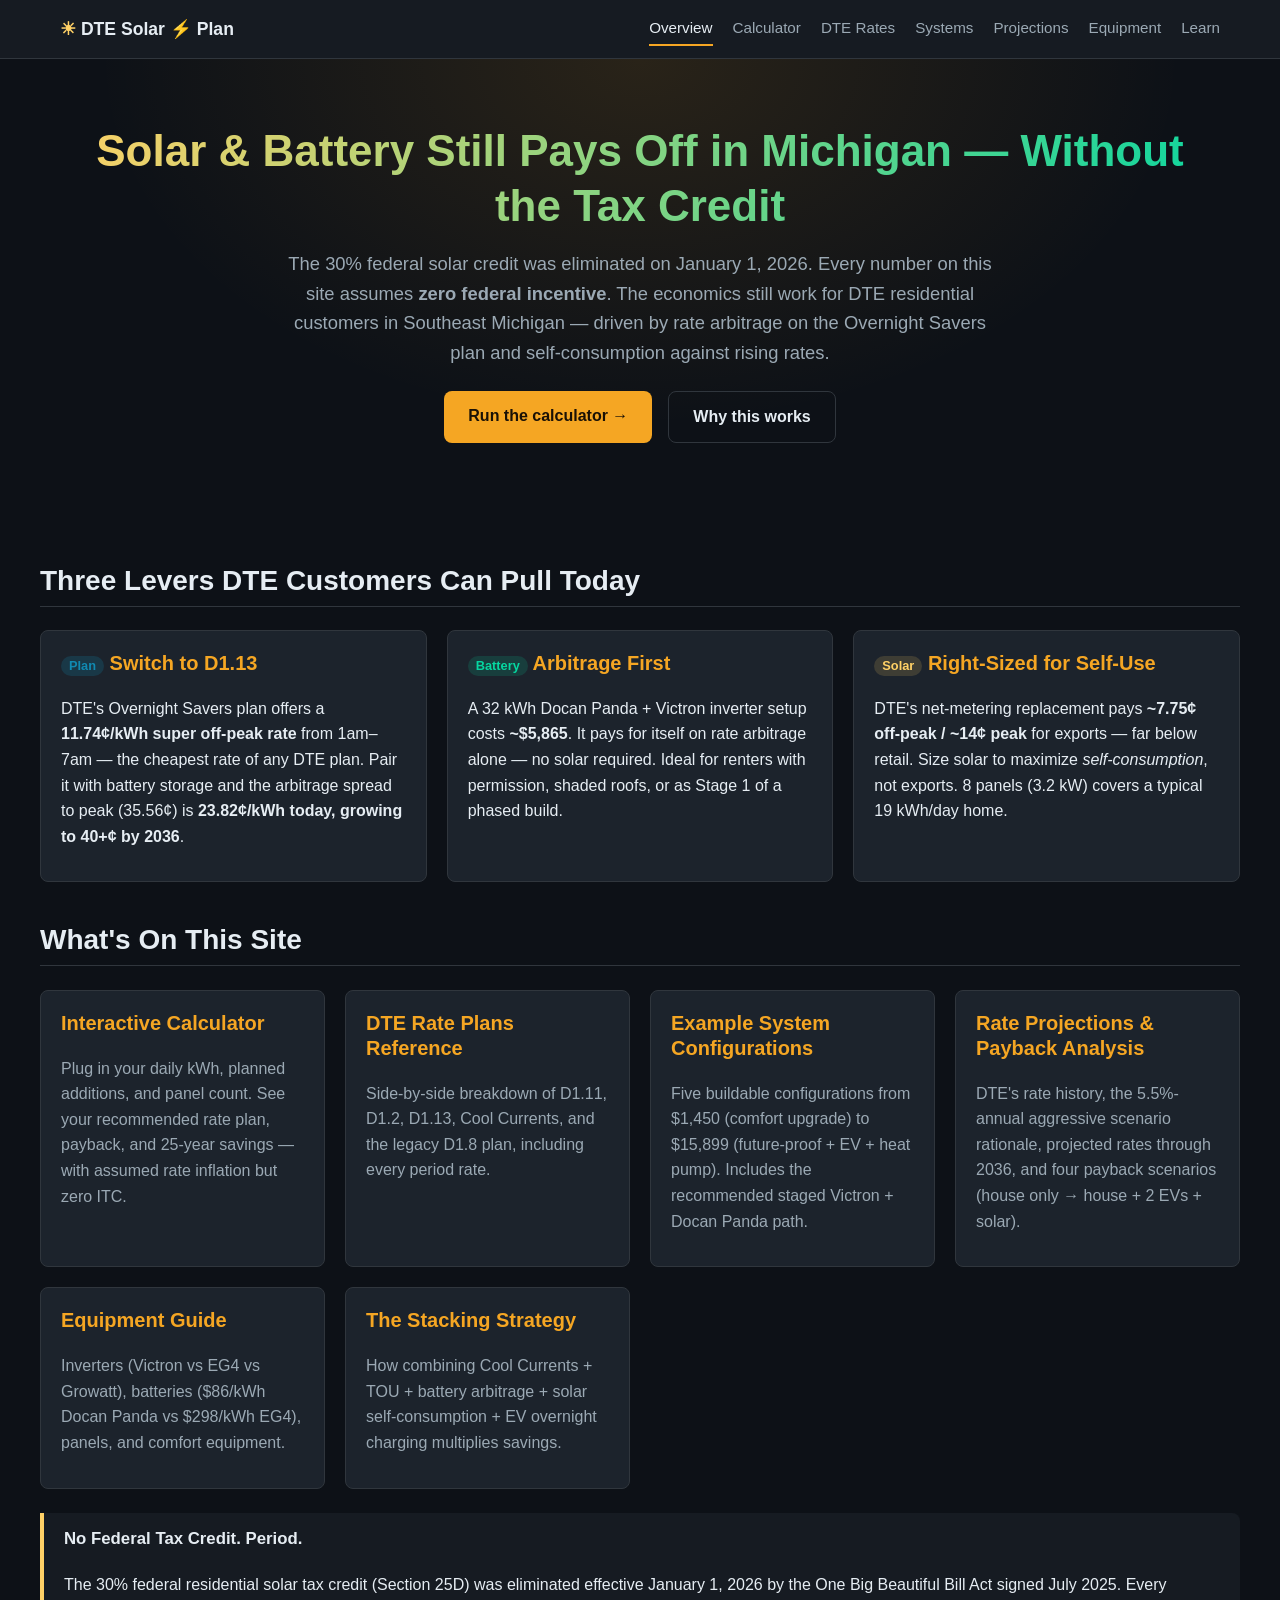
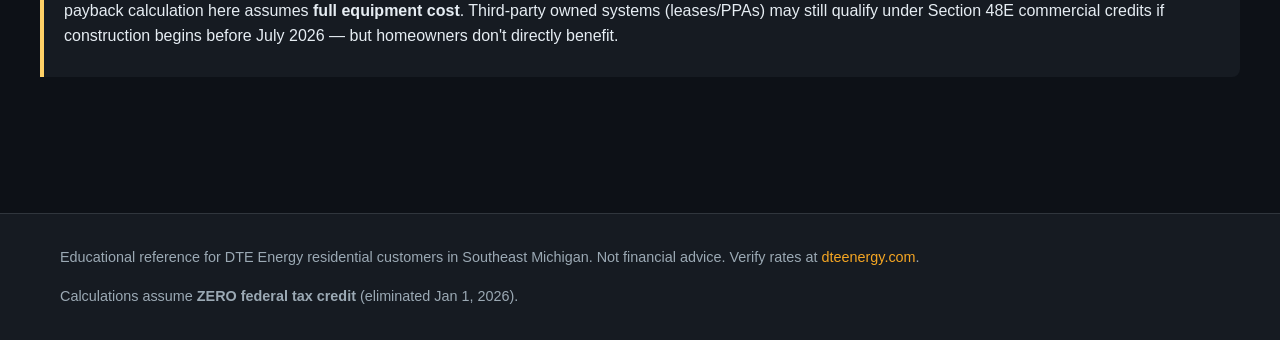
==== index.html @ 8df03620 "Initialize DTE Solar & Battery Optimization site Replaces the slide carousel placeholder with the fo" ====
<!DOCTYPE html>
<html lang="en">
<head>
<meta charset="UTF-8">
<meta name="viewport" content="width=device-width, initial-scale=1">
<title>DTE Solar & Battery Plan — Southeast Michigan</title>
<meta name="description" content="Educate DTE Energy residential customers in Southeast Michigan that solar+battery is financially feasible today — even without the federal tax credit.">
<link rel="stylesheet" href="assets/css/main.css">
</head>
<body>
<div id="site-header"></div>

<section class="hero">
  <div class="container">
    <h1>Solar &amp; Battery Still Pays Off in Michigan — Without the Tax Credit</h1>
    <p class="lede">
      The 30% federal solar credit was eliminated on January 1, 2026. Every number on this site assumes
      <strong>zero federal incentive</strong>. The economics still work for DTE residential customers
      in Southeast Michigan — driven by rate arbitrage on the Overnight Savers plan and self-consumption against rising rates.
    </p>
    <div class="hero-cta">
      <a class="btn" href="calculator.html">Run the calculator →</a>
      <a class="btn btn-secondary" href="learn/why-michigan.html">Why this works</a>
    </div>
  </div>
</section>

<main class="container page">

  <section>
    <h2>Three Levers DTE Customers Can Pull Today</h2>
    <div class="grid">
      <article class="card">
        <h3><span class="tag tag-superoff">Plan</span> Switch to D1.13</h3>
        <p>DTE's Overnight Savers plan offers a <strong>11.74¢/kWh super off-peak rate</strong> from 1am–7am — the cheapest rate of any DTE plan. Pair it with battery storage and the arbitrage spread to peak (35.56¢) is <strong>23.82¢/kWh today, growing to 40+¢ by 2036</strong>.</p>
      </article>
      <article class="card">
        <h3><span class="tag tag-battery">Battery</span> Arbitrage First</h3>
        <p>A 32 kWh Docan Panda + Victron inverter setup costs <strong>~$5,865</strong>. It pays for itself on rate arbitrage alone — no solar required. Ideal for renters with permission, shaded roofs, or as Stage 1 of a phased build.</p>
      </article>
      <article class="card">
        <h3><span class="tag tag-solar">Solar</span> Right-Sized for Self-Use</h3>
        <p>DTE's net-metering replacement pays <strong>~7.75¢ off-peak / ~14¢ peak</strong> for exports — far below retail. Size solar to maximize <em>self-consumption</em>, not exports. 8 panels (3.2 kW) covers a typical 19 kWh/day home.</p>
      </article>
    </div>
  </section>

  <section>
    <h2>What's On This Site</h2>
    <div class="grid">
      <a class="card" href="calculator.html">
        <h3>Interactive Calculator</h3>
        <p class="text-dim">Plug in your daily kWh, planned additions, and panel count. See your recommended rate plan, payback, and 25-year savings — with assumed rate inflation but zero ITC.</p>
      </a>
      <a class="card" href="rates.html">
        <h3>DTE Rate Plans Reference</h3>
        <p class="text-dim">Side-by-side breakdown of D1.11, D1.2, D1.13, Cool Currents, and the legacy D1.8 plan, including every period rate.</p>
      </a>
      <a class="card" href="configurations.html">
        <h3>Example System Configurations</h3>
        <p class="text-dim">Five buildable configurations from $1,450 (comfort upgrade) to $15,899 (future-proof + EV + heat pump). Includes the recommended staged Victron + Docan Panda path.</p>
      </a>
      <a class="card" href="projections.html">
        <h3>Rate Projections &amp; Payback Analysis</h3>
        <p class="text-dim">DTE's rate history, the 5.5%-annual aggressive scenario rationale, projected rates through 2036, and four payback scenarios (house only → house + 2 EVs + solar).</p>
      </a>
      <a class="card" href="learn/equipment.html">
        <h3>Equipment Guide</h3>
        <p class="text-dim">Inverters (Victron vs EG4 vs Growatt), batteries ($86/kWh Docan Panda vs $298/kWh EG4), panels, and comfort equipment.</p>
      </a>
      <a class="card" href="learn/stacking-strategy.html">
        <h3>The Stacking Strategy</h3>
        <p class="text-dim">How combining Cool Currents + TOU + battery arbitrage + solar self-consumption + EV overnight charging multiplies savings.</p>
      </a>
    </div>
  </section>

  <section>
    <div class="callout warning">
      <h4>No Federal Tax Credit. Period.</h4>
      <p>The 30% federal residential solar tax credit (Section 25D) was eliminated effective January 1, 2026 by the One Big Beautiful Bill Act signed July 2025. Every payback calculation here assumes <strong>full equipment cost</strong>. Third-party owned systems (leases/PPAs) may still qualify under Section 48E commercial credits if construction begins before July 2026 — but homeowners don't directly benefit.</p>
    </div>
  </section>

</main>

<div id="site-footer"></div>
<script src="assets/js/nav.js"></script>
</body>
</html>
---- assets/css/main.css ----
/* DTE Solar & Battery Optimization — Master Stylesheet */

:root {
  --color-bg: #0d1117;
  --color-bg-alt: #161b22;
  --color-surface: #1c232c;
  --color-border: #30363d;
  --color-text: #e6edf3;
  --color-text-dim: #9ba9b4;
  --color-accent: #f5a623;
  --color-accent-hover: #ffb947;
  --color-solar: #ffd166;
  --color-battery: #06d6a0;
  --color-peak: #ef476f;
  --color-offpeak: #4cc9f0;
  --color-superoff: #118ab2;
  --color-success: #06d6a0;
  --color-warning: #ffd166;
  --color-danger: #ef476f;
  --font-sans: -apple-system, BlinkMacSystemFont, "Segoe UI", Roboto, Helvetica, Arial, sans-serif;
  --font-mono: "SF Mono", Menlo, Monaco, Consolas, "Liberation Mono", monospace;
  --radius: 8px;
  --shadow: 0 4px 12px rgba(0,0,0,0.4);
  --max-width: 1200px;
}

* { box-sizing: border-box; }

html { scroll-behavior: smooth; }

body {
  margin: 0;
  font-family: var(--font-sans);
  background: var(--color-bg);
  color: var(--color-text);
  line-height: 1.6;
  -webkit-font-smoothing: antialiased;
}

a {
  color: var(--color-accent);
  text-decoration: none;
}
a:hover { color: var(--color-accent-hover); text-decoration: underline; }

h1, h2, h3, h4 { line-height: 1.25; margin-top: 0; }
h1 { font-size: 2.25rem; }
h2 { font-size: 1.75rem; margin-top: 2.5rem; border-bottom: 1px solid var(--color-border); padding-bottom: .5rem;}
h3 { font-size: 1.25rem; margin-top: 2rem; color: var(--color-accent); }
h4 { font-size: 1.05rem; margin-top: 1.5rem; }

p { margin: .75rem 0; }

code, pre { font-family: var(--font-mono); font-size: .9em; }
code { background: var(--color-bg-alt); padding: 2px 6px; border-radius: 4px; }
pre { background: var(--color-bg-alt); padding: 1rem; border-radius: var(--radius); overflow-x: auto; border: 1px solid var(--color-border); }

/* ---------- Layout ---------- */
.container {
  max-width: var(--max-width);
  margin: 0 auto;
  padding: 0 1.25rem;
}

.site-header {
  background: var(--color-bg-alt);
  border-bottom: 1px solid var(--color-border);
  position: sticky;
  top: 0;
  z-index: 50;
}
.site-header .container {
  display: flex;
  align-items: center;
  justify-content: space-between;
  padding-top: .75rem;
  padding-bottom: .75rem;
  flex-wrap: wrap;
  gap: .75rem;
}
.brand {
  font-weight: 700;
  font-size: 1.1rem;
  color: var(--color-text);
}
.brand .brand-sun { color: var(--color-solar); }
.brand .brand-bolt { color: var(--color-battery); }

.nav {
  display: flex;
  gap: 1.25rem;
  flex-wrap: wrap;
}
.nav a {
  color: var(--color-text-dim);
  font-size: .95rem;
  font-weight: 500;
  padding: .25rem 0;
  border-bottom: 2px solid transparent;
  text-decoration: none;
}
.nav a:hover { color: var(--color-text); border-bottom-color: var(--color-accent); }
.nav a.active { color: var(--color-text); border-bottom-color: var(--color-accent); }

.site-footer {
  margin-top: 4rem;
  padding: 2rem 0;
  border-top: 1px solid var(--color-border);
  background: var(--color-bg-alt);
  color: var(--color-text-dim);
  font-size: .9rem;
}
.site-footer .container { display: flex; justify-content: space-between; flex-wrap: wrap; gap: 1rem;}

.page { padding: 2rem 0 3rem; }

/* ---------- Hero ---------- */
.hero {
  padding: 4rem 0 3rem;
  background: radial-gradient(ellipse at top, rgba(245,166,35,.12), transparent 60%), var(--color-bg);
  text-align: center;
}
.hero h1 {
  font-size: 2.75rem;
  margin-bottom: 1rem;
  background: linear-gradient(120deg, var(--color-solar), var(--color-battery));
  -webkit-background-clip: text;
  background-clip: text;
  color: transparent;
}
.hero .lede {
  max-width: 720px;
  margin: 0 auto 1.5rem;
  font-size: 1.15rem;
  color: var(--color-text-dim);
}
.hero-cta { display: flex; gap: 1rem; justify-content: center; flex-wrap: wrap; }

/* ---------- Buttons ---------- */
.btn {
  display: inline-block;
  background: var(--color-accent);
  color: #1a1106;
  font-weight: 600;
  padding: .75rem 1.5rem;
  border-radius: var(--radius);
  border: none;
  cursor: pointer;
  text-decoration: none;
  font-size: 1rem;
  transition: background .15s ease, transform .1s ease;
}
.btn:hover { background: var(--color-accent-hover); text-decoration: none; color: #1a1106; }
.btn:active { transform: translateY(1px); }
.btn-secondary {
  background: transparent;
  color: var(--color-text);
  border: 1px solid var(--color-border);
}
.btn-secondary:hover { background: var(--color-bg-alt); color: var(--color-text);}

/* ---------- Cards & Grids ---------- */
.grid {
  display: grid;
  gap: 1.25rem;
  grid-template-columns: repeat(auto-fit, minmax(260px, 1fr));
}
.card {
  background: var(--color-surface);
  border: 1px solid var(--color-border);
  border-radius: var(--radius);
  padding: 1.25rem;
}
.card h3 { margin-top: 0; }

.callout {
  background: var(--color-bg-alt);
  border-left: 4px solid var(--color-accent);
  padding: 1rem 1.25rem;
  margin: 1.5rem 0;
  border-radius: 0 var(--radius) var(--radius) 0;
}
.callout.warning { border-left-color: var(--color-warning); }
.callout.danger { border-left-color: var(--color-danger); }
.callout.success { border-left-color: var(--color-success); }
.callout h4 { margin-top: 0; }

/* ---------- Tables ---------- */
.table-wrap { overflow-x: auto; margin: 1rem 0; }
table {
  width: 100%;
  border-collapse: collapse;
  font-size: .95rem;
}
th, td {
  text-align: left;
  padding: .65rem .85rem;
  border-bottom: 1px solid var(--color-border);
  vertical-align: top;
}
th {
  background: var(--color-bg-alt);
  font-weight: 600;
  color: var(--color-text);
  position: sticky;
  top: 0;
}
tbody tr:hover { background: rgba(255,255,255,.02); }
td.num, th.num { text-align: right; font-variant-numeric: tabular-nums; font-family: var(--font-mono); }

/* Rate-period color tags */
.tag {
  display: inline-block;
  padding: 2px 8px;
  border-radius: 999px;
  font-size: .8rem;
  font-weight: 600;
}
.tag-peak { background: rgba(239,71,111,.2); color: var(--color-peak); }
.tag-offpeak { background: rgba(76,201,240,.15); color: var(--color-offpeak); }
.tag-superoff { background: rgba(17,138,178,.2); color: var(--color-superoff); }
.tag-solar { background: rgba(255,209,102,.15); color: var(--color-solar); }
.tag-battery { background: rgba(6,214,160,.15); color: var(--color-battery); }

/* ---------- Calculator ---------- */
.calc-layout {
  display: grid;
  grid-template-columns: minmax(280px, 360px) 1fr;
  gap: 2rem;
  align-items: start;
}
@media (max-width: 860px) {
  .calc-layout { grid-template-columns: 1fr; }
}
.calc-form {
  background: var(--color-surface);
  border: 1px solid var(--color-border);
  border-radius: var(--radius);
  padding: 1.5rem;
  position: sticky;
  top: 4.5rem;
}
.calc-form .field { margin-bottom: 1.25rem; }
.calc-form label {
  display: block;
  font-weight: 600;
  margin-bottom: .35rem;
  font-size: .95rem;
}
.calc-form .help {
  display: block;
  font-size: .8rem;
  color: var(--color-text-dim);
  margin-bottom: .35rem;
}
.calc-form input[type="number"],
.calc-form select {
  width: 100%;
  background: var(--color-bg);
  border: 1px solid var(--color-border);
  color: var(--color-text);
  padding: .55rem .65rem;
  border-radius: var(--radius);
  font-size: 1rem;
  font-family: inherit;
}
.calc-form input[type="range"] { width: 100%; }
.calc-form input[type="checkbox"] { margin-right: .5rem; transform: scale(1.15); }
.calc-form .check-list label { font-weight: 500; cursor: pointer; }
.calc-form .check-list label + label { margin-top: .35rem; }
.range-row {
  display: flex;
  align-items: center;
  gap: .75rem;
}
.range-row .range-value {
  min-width: 3.5rem;
  text-align: right;
  font-family: var(--font-mono);
  color: var(--color-accent);
  font-weight: 600;
}

.calc-result {
  display: grid;
  gap: 1.25rem;
}
.metric-grid {
  display: grid;
  grid-template-columns: repeat(auto-fit, minmax(180px, 1fr));
  gap: 1rem;
}
.metric {
  background: var(--color-surface);
  border: 1px solid var(--color-border);
  border-radius: var(--radius);
  padding: 1rem;
}
.metric .metric-label {
  font-size: .8rem;
  text-transform: uppercase;
  letter-spacing: .04em;
  color: var(--color-text-dim);
}
.metric .metric-value {
  font-size: 1.6rem;
  font-weight: 700;
  font-family: var(--font-mono);
  color: var(--color-accent);
  margin-top: .25rem;
}
.metric .metric-sub {
  font-size: .85rem;
  color: var(--color-text-dim);
  margin-top: .25rem;
}
.metric.good .metric-value { color: var(--color-success); }
.metric.warn .metric-value { color: var(--color-warning); }

.chart-card {
  background: var(--color-surface);
  border: 1px solid var(--color-border);
  border-radius: var(--radius);
  padding: 1.25rem;
}
.chart-card h3 { margin-top: 0; color: var(--color-text); font-size: 1.1rem;}
.chart-wrap { position: relative; height: 320px; }

/* ---------- Lists ---------- */
ul.checks { list-style: none; padding-left: 0; }
ul.checks li {
  padding-left: 1.75rem;
  position: relative;
  margin-bottom: .5rem;
}
ul.checks li::before {
  content: "✓";
  color: var(--color-success);
  position: absolute;
  left: 0;
  font-weight: 700;
}

/* ---------- Utility ---------- */
.text-dim { color: var(--color-text-dim); }
.text-accent { color: var(--color-accent); }
.text-success { color: var(--color-success); }
.text-warning { color: var(--color-warning); }
.text-danger { color: var(--color-danger); }
.text-center { text-align: center; }
.mt-0 { margin-top: 0; }
.mt-1 { margin-top: .5rem; }
.mt-2 { margin-top: 1rem; }
.mt-3 { margin-top: 1.5rem; }
.mt-4 { margin-top: 2rem; }
.mb-0 { margin-bottom: 0; }
.no-wrap { white-space: nowrap; }
.small { font-size: .85rem; }
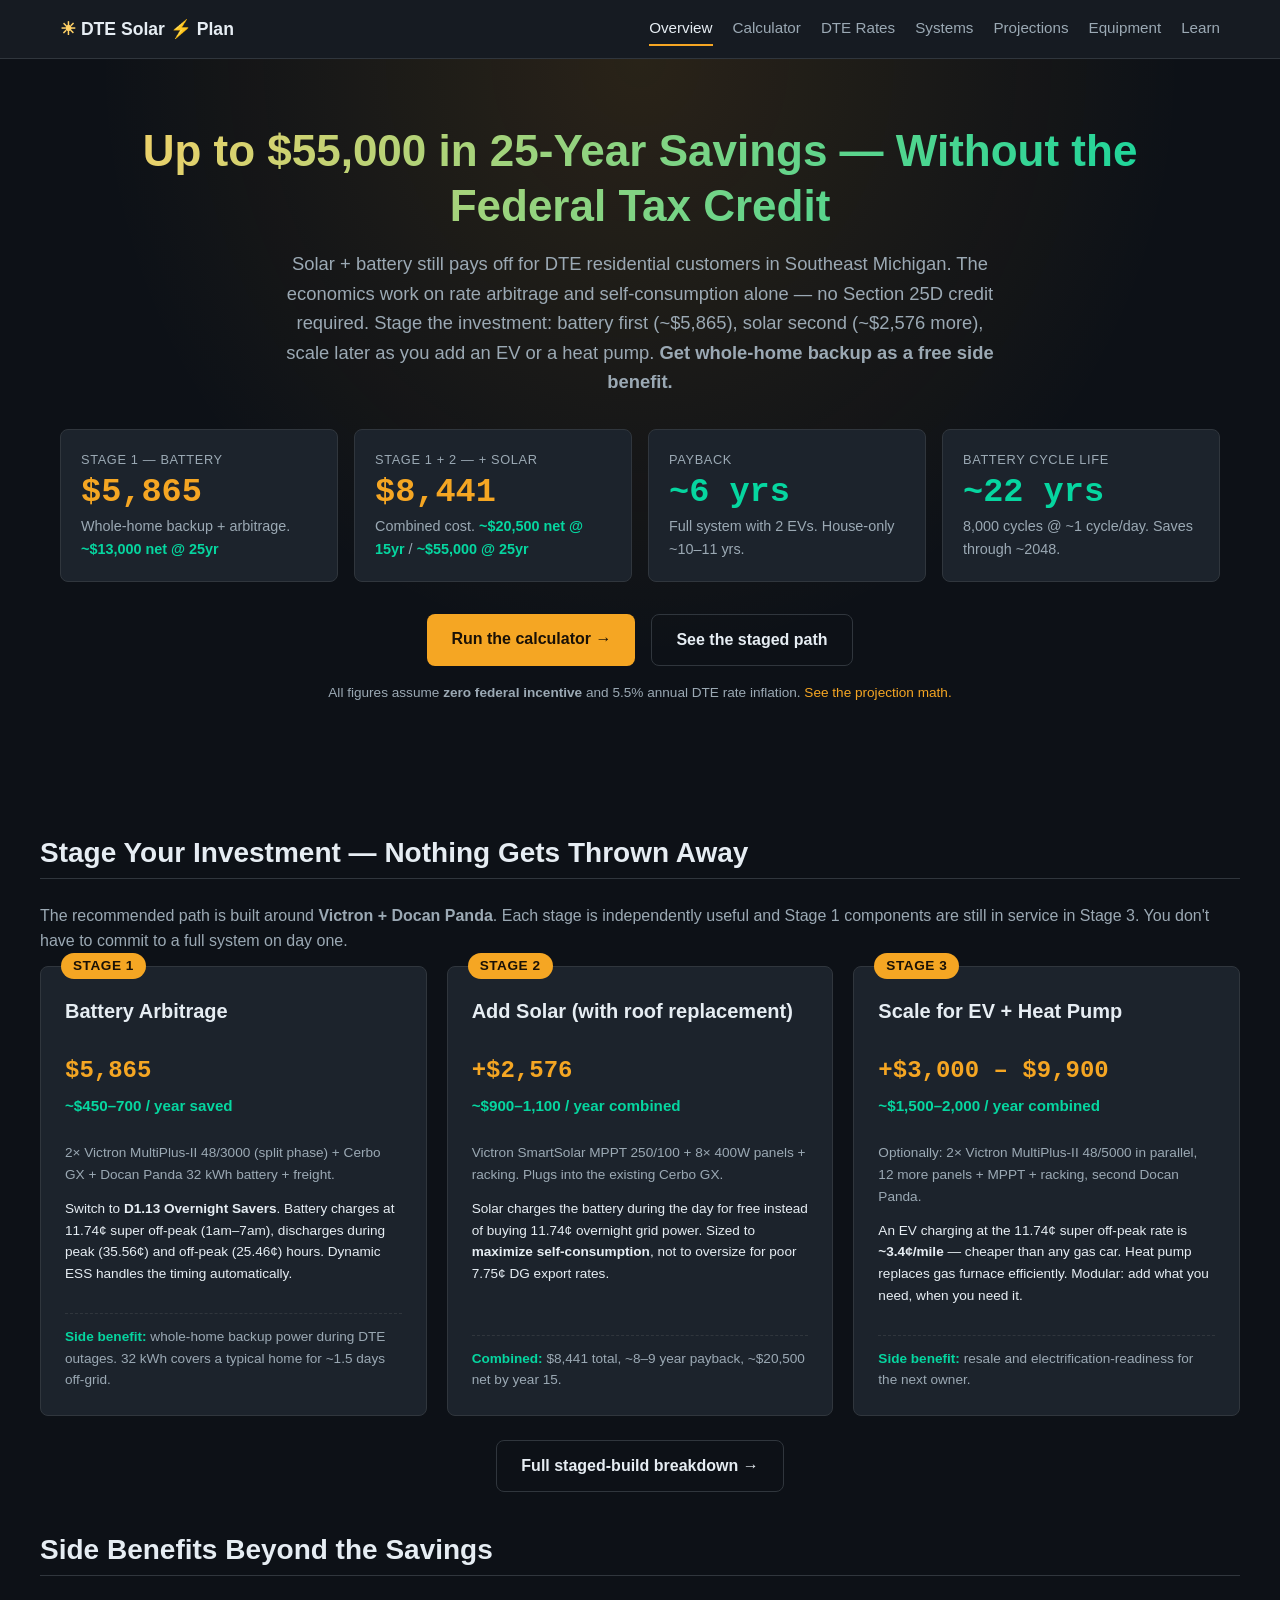
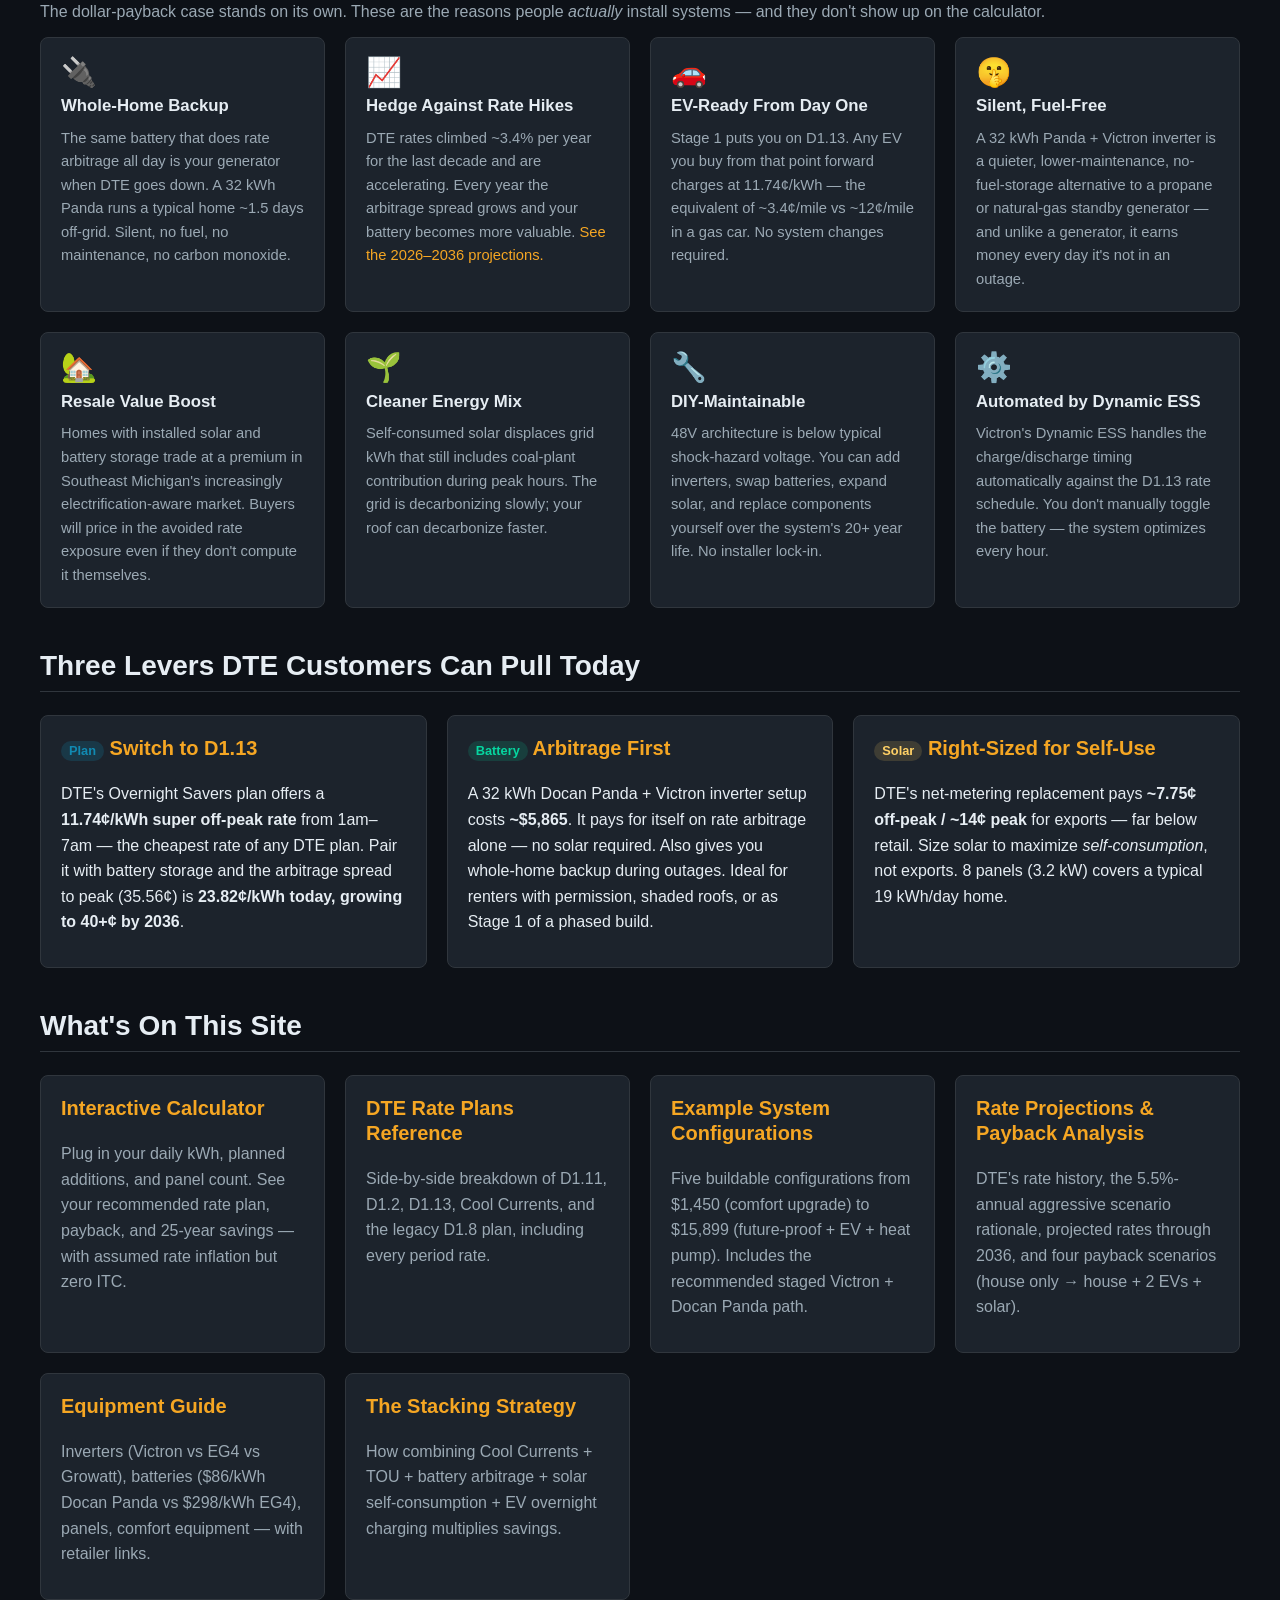
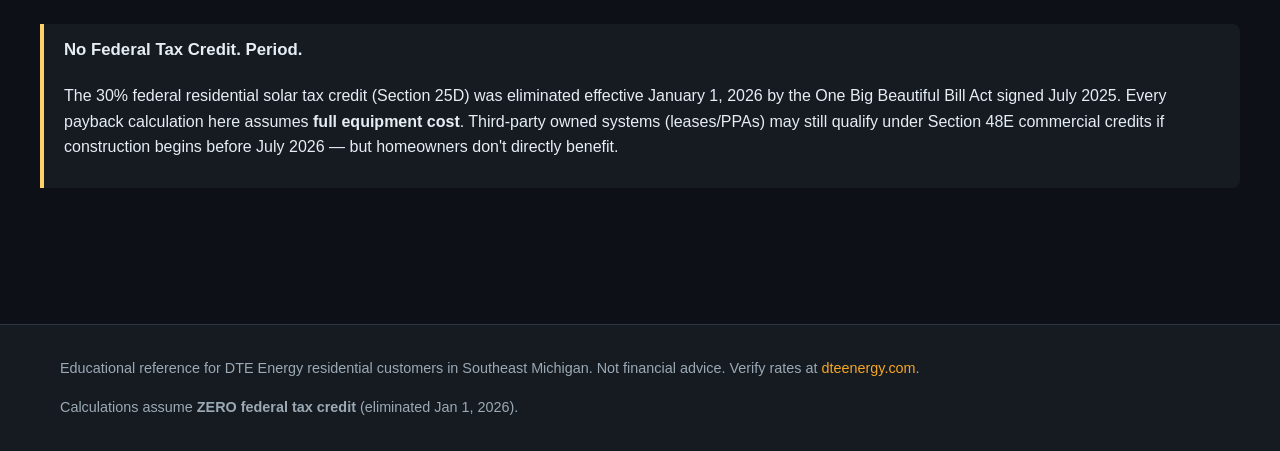
==== commit c5200ac5: "Lead landing page with lifetime savings, staged path, and side benefits Rewrites the landing page to" ====
--- a/index.html
+++ b/index.html
@@ -3,29 +3,294 @@
 <head>
 <meta charset="UTF-8">
 <meta name="viewport" content="width=device-width, initial-scale=1">
-<title>DTE Solar & Battery Plan — Southeast Michigan</title>
-<meta name="description" content="Educate DTE Energy residential customers in Southeast Michigan that solar+battery is financially feasible today — even without the federal tax credit.">
+<title>DTE Solar & Battery Plan — Up to $55,000 in 25-Year Savings, Built in Stages</title>
+<meta name="description" content="Solar and battery still pay off in Southeast Michigan without the federal tax credit. Stage the investment: battery arbitrage first, solar second, scale for EV and heat pump as life requires. Plus whole-home backup and a hedge against DTE rate hikes.">
 <link rel="stylesheet" href="assets/css/main.css">
+<style>
+  /* Hero number strip — unique to the landing page */
+  .lifetime-strip {
+    display: grid;
+    grid-template-columns: repeat(auto-fit, minmax(220px, 1fr));
+    gap: 1rem;
+    margin-top: 2rem;
+  }
+  .lifetime-tile {
+    background: var(--color-surface);
+    border: 1px solid var(--color-border);
+    border-radius: var(--radius);
+    padding: 1.25rem;
+    text-align: left;
+  }
+  .lifetime-tile .tile-label {
+    font-size: .8rem;
+    text-transform: uppercase;
+    letter-spacing: .05em;
+    color: var(--color-text-dim);
+  }
+  .lifetime-tile .tile-big {
+    font-family: var(--font-mono);
+    font-size: 2.1rem;
+    font-weight: 700;
+    color: var(--color-success);
+    line-height: 1.1;
+    margin-top: .25rem;
+  }
+  .lifetime-tile .tile-sub {
+    font-size: .9rem;
+    color: var(--color-text-dim);
+    margin-top: .25rem;
+  }
+  .lifetime-tile.cost .tile-big { color: var(--color-accent); }
+
+  /* Stage ladder */
+  .stage-ladder {
+    display: grid;
+    grid-template-columns: repeat(3, 1fr);
+    gap: 1.25rem;
+  }
+  @media (max-width: 860px) {
+    .stage-ladder { grid-template-columns: 1fr; }
+  }
+  .stage-card {
+    background: var(--color-surface);
+    border: 1px solid var(--color-border);
+    border-radius: var(--radius);
+    padding: 1.5rem;
+    position: relative;
+    display: flex;
+    flex-direction: column;
+  }
+  .stage-card .stage-num {
+    position: absolute;
+    top: -14px;
+    left: 1.25rem;
+    background: var(--color-accent);
+    color: #1a1106;
+    padding: 2px 12px;
+    border-radius: 999px;
+    font-weight: 700;
+    font-size: .85rem;
+    letter-spacing: .04em;
+  }
+  .stage-card h3 { margin-top: .5rem; color: var(--color-text); }
+  .stage-card .stage-cost {
+    font-family: var(--font-mono);
+    font-size: 1.5rem;
+    font-weight: 700;
+    color: var(--color-accent);
+    margin: .5rem 0 .25rem;
+  }
+  .stage-card .stage-savings {
+    font-size: .95rem;
+    color: var(--color-success);
+    font-weight: 600;
+    margin-bottom: .75rem;
+  }
+  .stage-card .stage-body { flex: 1; }
+  .stage-card .stage-bonus {
+    margin-top: 1rem;
+    padding-top: .75rem;
+    border-top: 1px dashed var(--color-border);
+    font-size: .85rem;
+    color: var(--color-text-dim);
+  }
+  .stage-card .stage-bonus strong { color: var(--color-battery); }
+
+  /* Benefit grid */
+  .benefit-grid {
+    display: grid;
+    grid-template-columns: repeat(auto-fit, minmax(240px, 1fr));
+    gap: 1.25rem;
+  }
+  .benefit-card {
+    background: var(--color-surface);
+    border: 1px solid var(--color-border);
+    border-radius: var(--radius);
+    padding: 1.25rem;
+    display: flex;
+    flex-direction: column;
+    gap: .35rem;
+  }
+  .benefit-card .b-icon {
+    font-size: 1.8rem;
+    line-height: 1;
+  }
+  .benefit-card h4 {
+    margin: .25rem 0;
+    color: var(--color-text);
+    font-size: 1.05rem;
+  }
+  .benefit-card p {
+    color: var(--color-text-dim);
+    font-size: .92rem;
+    margin: 0;
+  }
+</style>
 </head>
 <body>
 <div id="site-header"></div>
 
 <section class="hero">
   <div class="container">
-    <h1>Solar &amp; Battery Still Pays Off in Michigan — Without the Tax Credit</h1>
+    <h1>Up to $55,000 in 25-Year Savings — Without the Federal Tax Credit</h1>
     <p class="lede">
-      The 30% federal solar credit was eliminated on January 1, 2026. Every number on this site assumes
-      <strong>zero federal incentive</strong>. The economics still work for DTE residential customers
-      in Southeast Michigan — driven by rate arbitrage on the Overnight Savers plan and self-consumption against rising rates.
-    </p>
-    <div class="hero-cta">
+      Solar + battery still pays off for DTE residential customers in Southeast Michigan. The economics
+      work on rate arbitrage and self-consumption alone — no Section 25D credit required. Stage the
+      investment: battery first (~$5,865), solar second (~$2,576 more), scale later as you add an EV or
+      a heat pump. <strong>Get whole-home backup as a free side benefit.</strong>
+    </p>
+
+    <div class="lifetime-strip">
+      <div class="lifetime-tile cost">
+        <div class="tile-label">Stage 1 — Battery</div>
+        <div class="tile-big">$5,865</div>
+        <div class="tile-sub">Whole-home backup + arbitrage. <strong class="text-success">~$13,000 net @ 25yr</strong></div>
+      </div>
+      <div class="lifetime-tile cost">
+        <div class="tile-label">Stage 1 + 2 — + Solar</div>
+        <div class="tile-big">$8,441</div>
+        <div class="tile-sub">Combined cost. <strong class="text-success">~$20,500 net @ 15yr</strong> / <strong class="text-success">~$55,000 @ 25yr</strong></div>
+      </div>
+      <div class="lifetime-tile">
+        <div class="tile-label">Payback</div>
+        <div class="tile-big">~6 yrs</div>
+        <div class="tile-sub">Full system with 2 EVs. House-only ~10–11 yrs.</div>
+      </div>
+      <div class="lifetime-tile">
+        <div class="tile-label">Battery cycle life</div>
+        <div class="tile-big">~22 yrs</div>
+        <div class="tile-sub">8,000 cycles @ ~1 cycle/day. Saves through ~2048.</div>
+      </div>
+    </div>
+
+    <div class="hero-cta" style="margin-top: 2rem;">
       <a class="btn" href="calculator.html">Run the calculator →</a>
-      <a class="btn btn-secondary" href="learn/why-michigan.html">Why this works</a>
-    </div>
+      <a class="btn btn-secondary" href="#stages">See the staged path</a>
+    </div>
+    <p class="small text-dim" style="margin-top: 1rem;">
+      All figures assume <strong>zero federal incentive</strong> and 5.5% annual DTE rate inflation.
+      <a href="projections.html">See the projection math.</a>
+    </p>
   </div>
 </section>
 
 <main class="container page">
+
+  <section id="stages">
+    <h2>Stage Your Investment — Nothing Gets Thrown Away</h2>
+    <p class="text-dim">
+      The recommended path is built around <strong>Victron + Docan Panda</strong>. Each stage is
+      independently useful and Stage 1 components are still in service in Stage 3. You don't have to
+      commit to a full system on day one.
+    </p>
+
+    <div class="stage-ladder">
+      <article class="stage-card">
+        <span class="stage-num">STAGE 1</span>
+        <h3>Battery Arbitrage</h3>
+        <div class="stage-cost">$5,865</div>
+        <div class="stage-savings">~$450–700 / year saved</div>
+        <div class="stage-body">
+          <p class="small text-dim">2× Victron MultiPlus-II 48/3000 (split phase) + Cerbo GX + Docan Panda 32 kWh battery + freight.</p>
+          <p class="small">Switch to <strong>D1.13 Overnight Savers</strong>. Battery charges at 11.74¢ super off-peak (1am–7am), discharges during peak (35.56¢) and off-peak (25.46¢) hours. Dynamic ESS handles the timing automatically.</p>
+        </div>
+        <div class="stage-bonus">
+          <strong>Side benefit:</strong> whole-home backup power during DTE outages.
+          32 kWh covers a typical home for ~1.5 days off-grid.
+        </div>
+      </article>
+
+      <article class="stage-card">
+        <span class="stage-num">STAGE 2</span>
+        <h3>Add Solar (with roof replacement)</h3>
+        <div class="stage-cost">+$2,576</div>
+        <div class="stage-savings">~$900–1,100 / year combined</div>
+        <div class="stage-body">
+          <p class="small text-dim">Victron SmartSolar MPPT 250/100 + 8× 400W panels + racking. Plugs into the existing Cerbo GX.</p>
+          <p class="small">Solar charges the battery during the day for free instead of buying 11.74¢ overnight grid power. Sized to <strong>maximize self-consumption</strong>, not to oversize for poor 7.75¢ DG export rates.</p>
+        </div>
+        <div class="stage-bonus">
+          <strong>Combined:</strong> $8,441 total, ~8–9 year payback, ~$20,500 net by year 15.
+        </div>
+      </article>
+
+      <article class="stage-card">
+        <span class="stage-num">STAGE 3</span>
+        <h3>Scale for EV + Heat Pump</h3>
+        <div class="stage-cost">+$3,000 – $9,900</div>
+        <div class="stage-savings">~$1,500–2,000 / year combined</div>
+        <div class="stage-body">
+          <p class="small text-dim">Optionally: 2× Victron MultiPlus-II 48/5000 in parallel, 12 more panels + MPPT + racking, second Docan Panda.</p>
+          <p class="small">An EV charging at the 11.74¢ super off-peak rate is <strong>~3.4¢/mile</strong> — cheaper than any gas car. Heat pump replaces gas furnace efficiently. Modular: add what you need, when you need it.</p>
+        </div>
+        <div class="stage-bonus">
+          <strong>Side benefit:</strong> resale and electrification-readiness for the next owner.
+        </div>
+      </article>
+    </div>
+
+    <p class="text-center mt-3">
+      <a class="btn btn-secondary" href="configurations.html#config-e">Full staged-build breakdown →</a>
+    </p>
+  </section>
+
+  <section>
+    <h2>Side Benefits Beyond the Savings</h2>
+    <p class="text-dim">
+      The dollar-payback case stands on its own. These are the reasons people <em>actually</em> install systems —
+      and they don't show up on the calculator.
+    </p>
+
+    <div class="benefit-grid">
+      <article class="benefit-card">
+        <div class="b-icon">🔌</div>
+        <h4>Whole-Home Backup</h4>
+        <p>The same battery that does rate arbitrage all day is your generator when DTE goes down. A 32 kWh Panda runs a typical home ~1.5 days off-grid. Silent, no fuel, no maintenance, no carbon monoxide.</p>
+      </article>
+
+      <article class="benefit-card">
+        <div class="b-icon">📈</div>
+        <h4>Hedge Against Rate Hikes</h4>
+        <p>DTE rates climbed ~3.4% per year for the last decade and are accelerating. Every year the arbitrage spread grows and your battery becomes more valuable. <a href="projections.html">See the 2026–2036 projections.</a></p>
+      </article>
+
+      <article class="benefit-card">
+        <div class="b-icon">🚗</div>
+        <h4>EV-Ready From Day One</h4>
+        <p>Stage 1 puts you on D1.13. Any EV you buy from that point forward charges at 11.74¢/kWh — the equivalent of ~3.4¢/mile vs ~12¢/mile in a gas car. No system changes required.</p>
+      </article>
+
+      <article class="benefit-card">
+        <div class="b-icon">🤫</div>
+        <h4>Silent, Fuel-Free</h4>
+        <p>A 32 kWh Panda + Victron inverter is a quieter, lower-maintenance, no-fuel-storage alternative to a propane or natural-gas standby generator — and unlike a generator, it earns money every day it's not in an outage.</p>
+      </article>
+
+      <article class="benefit-card">
+        <div class="b-icon">🏡</div>
+        <h4>Resale Value Boost</h4>
+        <p>Homes with installed solar and battery storage trade at a premium in Southeast Michigan's increasingly electrification-aware market. Buyers will price in the avoided rate exposure even if they don't compute it themselves.</p>
+      </article>
+
+      <article class="benefit-card">
+        <div class="b-icon">🌱</div>
+        <h4>Cleaner Energy Mix</h4>
+        <p>Self-consumed solar displaces grid kWh that still includes coal-plant contribution during peak hours. The grid is decarbonizing slowly; your roof can decarbonize faster.</p>
+      </article>
+
+      <article class="benefit-card">
+        <div class="b-icon">🔧</div>
+        <h4>DIY-Maintainable</h4>
+        <p>48V architecture is below typical shock-hazard voltage. You can add inverters, swap batteries, expand solar, and replace components yourself over the system's 20+ year life. No installer lock-in.</p>
+      </article>
+
+      <article class="benefit-card">
+        <div class="b-icon">⚙️</div>
+        <h4>Automated by Dynamic ESS</h4>
+        <p>Victron's Dynamic ESS handles the charge/discharge timing automatically against the D1.13 rate schedule. You don't manually toggle the battery — the system optimizes every hour.</p>
+      </article>
+    </div>
+  </section>
 
   <section>
     <h2>Three Levers DTE Customers Can Pull Today</h2>
@@ -36,7 +301,7 @@
       </article>
       <article class="card">
         <h3><span class="tag tag-battery">Battery</span> Arbitrage First</h3>
-        <p>A 32 kWh Docan Panda + Victron inverter setup costs <strong>~$5,865</strong>. It pays for itself on rate arbitrage alone — no solar required. Ideal for renters with permission, shaded roofs, or as Stage 1 of a phased build.</p>
+        <p>A 32 kWh Docan Panda + Victron inverter setup costs <strong>~$5,865</strong>. It pays for itself on rate arbitrage alone — no solar required. Also gives you whole-home backup during outages. Ideal for renters with permission, shaded roofs, or as Stage 1 of a phased build.</p>
       </article>
       <article class="card">
         <h3><span class="tag tag-solar">Solar</span> Right-Sized for Self-Use</h3>
@@ -66,7 +331,7 @@
       </a>
       <a class="card" href="learn/equipment.html">
         <h3>Equipment Guide</h3>
-        <p class="text-dim">Inverters (Victron vs EG4 vs Growatt), batteries ($86/kWh Docan Panda vs $298/kWh EG4), panels, and comfort equipment.</p>
+        <p class="text-dim">Inverters (Victron vs EG4 vs Growatt), batteries ($86/kWh Docan Panda vs $298/kWh EG4), panels, comfort equipment — with retailer links.</p>
       </a>
       <a class="card" href="learn/stacking-strategy.html">
         <h3>The Stacking Strategy</h3>
--- a/assets/css/main.css
+++ b/assets/css/main.css
@@ -208,6 +208,26 @@
 tbody tr:hover { background: rgba(255,255,255,.02); }
 td.num, th.num { text-align: right; font-variant-numeric: tabular-nums; font-family: var(--font-mono); }
 
+/* Buy / retailer link badge */
+.buy-link {
+  display: inline-block;
+  margin-left: .5rem;
+  padding: 1px 7px;
+  background: rgba(245,166,35,.12);
+  color: var(--color-accent);
+  border: 1px solid rgba(245,166,35,.35);
+  border-radius: 999px;
+  font-size: .75rem;
+  font-weight: 600;
+  text-decoration: none;
+  white-space: nowrap;
+}
+.buy-link:hover {
+  background: rgba(245,166,35,.22);
+  color: var(--color-accent-hover);
+  text-decoration: none;
+}
+
 /* Rate-period color tags */
 .tag {
   display: inline-block;
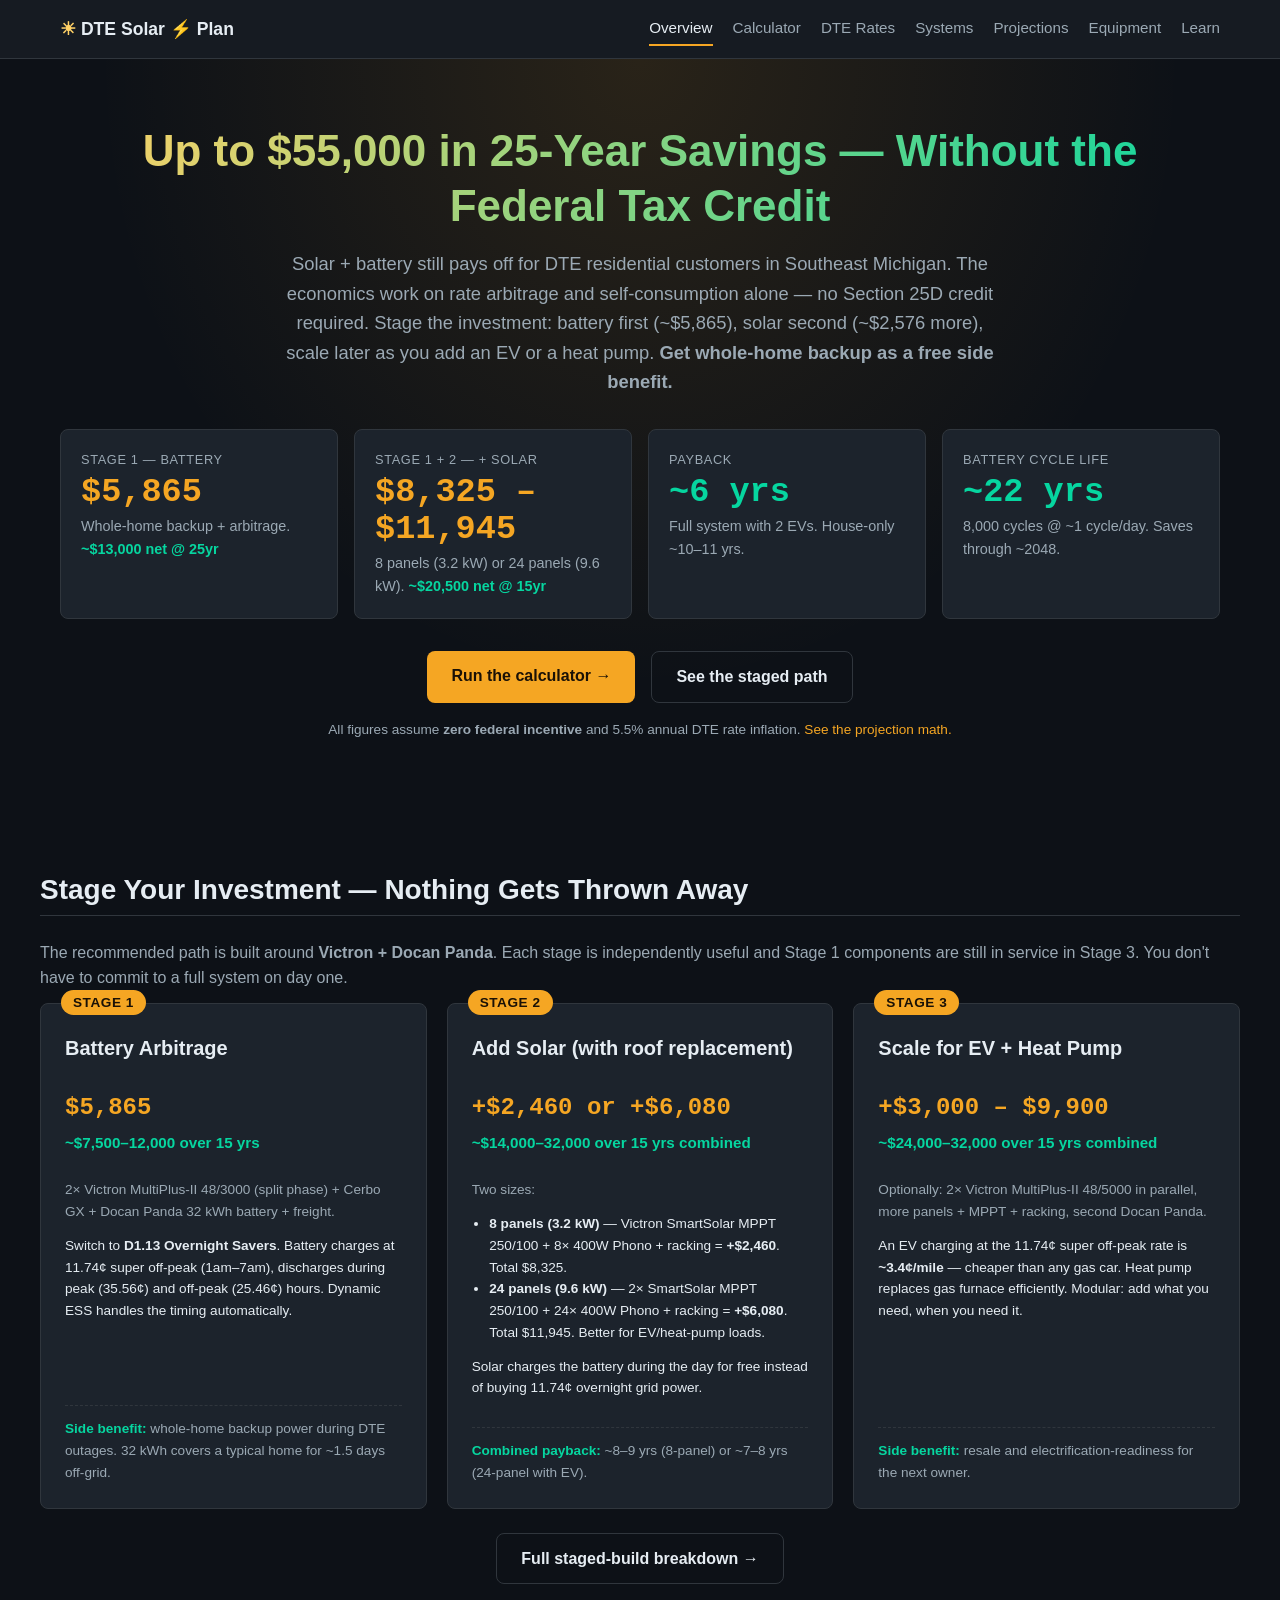
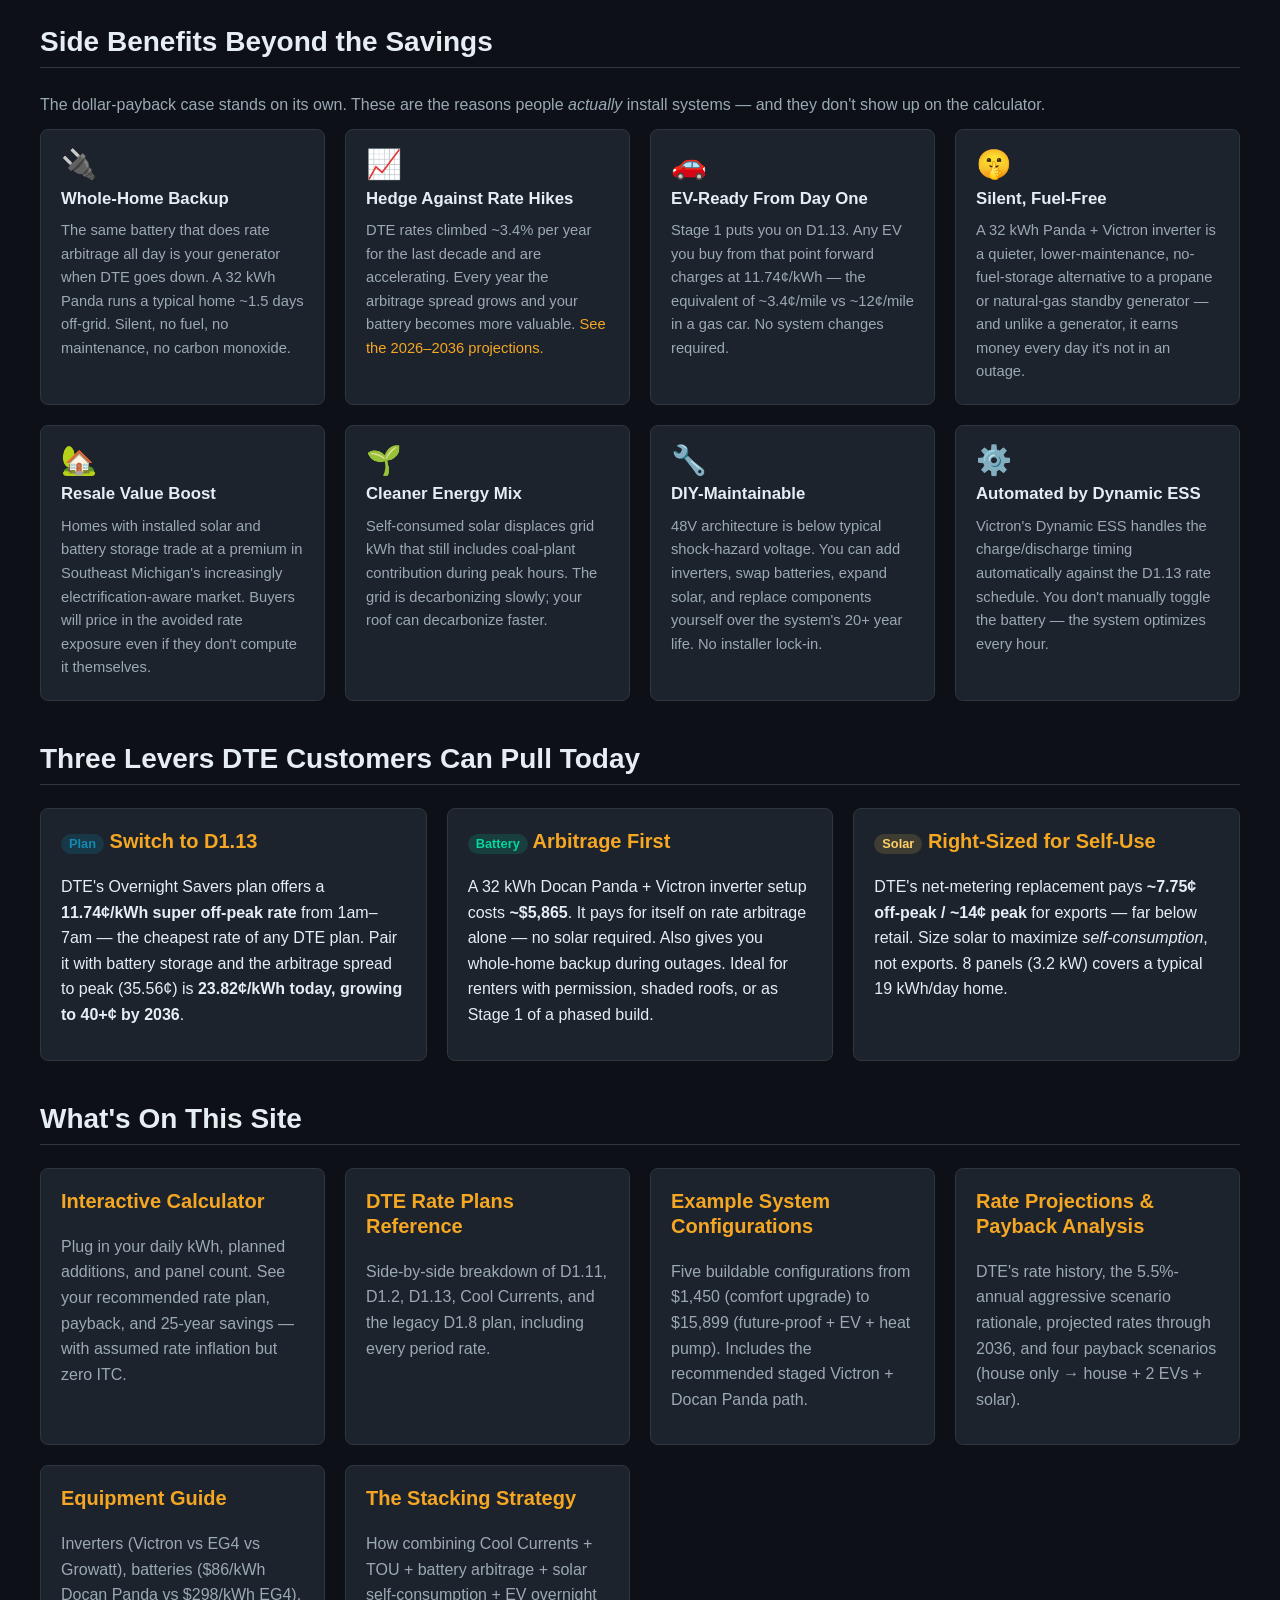
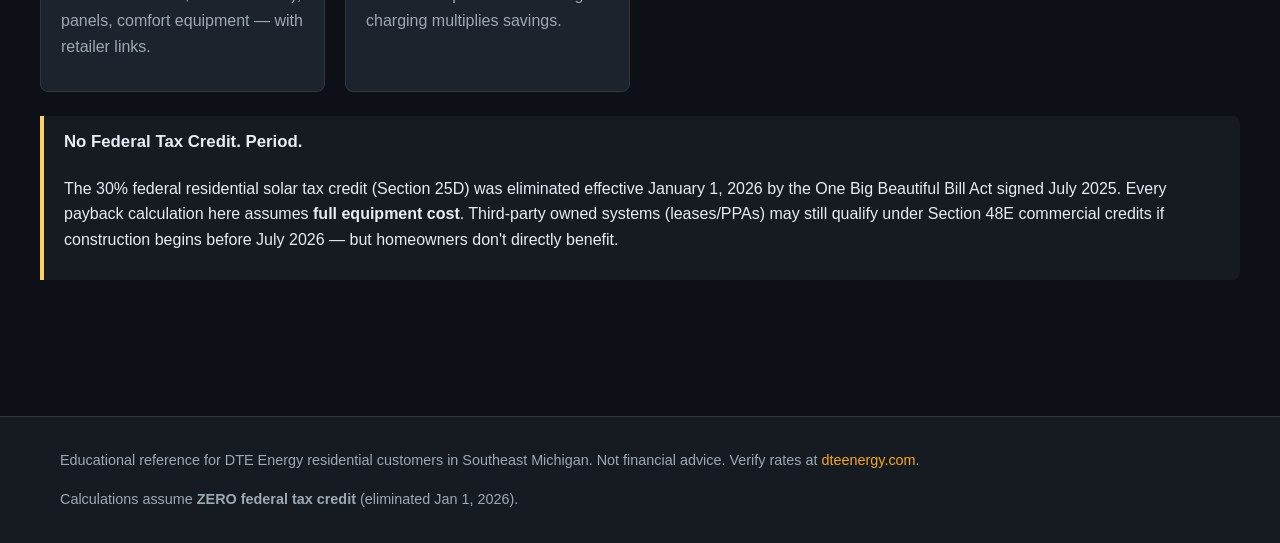
==== commit f3e206ff: "Auto-bump daily-kWh slider; add Stage 2-Large; Docan in all configs; 15-yr framing Three coordinated" ====
--- a/index.html
+++ b/index.html
@@ -148,8 +148,8 @@
       </div>
       <div class="lifetime-tile cost">
         <div class="tile-label">Stage 1 + 2 — + Solar</div>
-        <div class="tile-big">$8,441</div>
-        <div class="tile-sub">Combined cost. <strong class="text-success">~$20,500 net @ 15yr</strong> / <strong class="text-success">~$55,000 @ 25yr</strong></div>
+        <div class="tile-big">$8,325 – $11,945</div>
+        <div class="tile-sub">8 panels (3.2 kW) or 24 panels (9.6 kW). <strong class="text-success">~$20,500 net @ 15yr</strong></div>
       </div>
       <div class="lifetime-tile">
         <div class="tile-label">Payback</div>
@@ -189,7 +189,7 @@
         <span class="stage-num">STAGE 1</span>
         <h3>Battery Arbitrage</h3>
         <div class="stage-cost">$5,865</div>
-        <div class="stage-savings">~$450–700 / year saved</div>
+        <div class="stage-savings">~$7,500–12,000 over 15 yrs</div>
         <div class="stage-body">
           <p class="small text-dim">2× Victron MultiPlus-II 48/3000 (split phase) + Cerbo GX + Docan Panda 32 kWh battery + freight.</p>
           <p class="small">Switch to <strong>D1.13 Overnight Savers</strong>. Battery charges at 11.74¢ super off-peak (1am–7am), discharges during peak (35.56¢) and off-peak (25.46¢) hours. Dynamic ESS handles the timing automatically.</p>
@@ -203,14 +203,18 @@
       <article class="stage-card">
         <span class="stage-num">STAGE 2</span>
         <h3>Add Solar (with roof replacement)</h3>
-        <div class="stage-cost">+$2,576</div>
-        <div class="stage-savings">~$900–1,100 / year combined</div>
+        <div class="stage-cost">+$2,460 or +$6,080</div>
+        <div class="stage-savings">~$14,000–32,000 over 15 yrs combined</div>
         <div class="stage-body">
-          <p class="small text-dim">Victron SmartSolar MPPT 250/100 + 8× 400W panels + racking. Plugs into the existing Cerbo GX.</p>
-          <p class="small">Solar charges the battery during the day for free instead of buying 11.74¢ overnight grid power. Sized to <strong>maximize self-consumption</strong>, not to oversize for poor 7.75¢ DG export rates.</p>
+          <p class="small text-dim">Two sizes:</p>
+          <ul class="small" style="padding-left:1.1rem;margin:.25rem 0;">
+            <li><strong>8 panels (3.2 kW)</strong> — Victron SmartSolar MPPT 250/100 + 8× 400W Phono + racking = <strong>+$2,460</strong>. Total $8,325.</li>
+            <li><strong>24 panels (9.6 kW)</strong> — 2× SmartSolar MPPT 250/100 + 24× 400W Phono + racking = <strong>+$6,080</strong>. Total $11,945. Better for EV/heat-pump loads.</li>
+          </ul>
+          <p class="small">Solar charges the battery during the day for free instead of buying 11.74¢ overnight grid power.</p>
         </div>
         <div class="stage-bonus">
-          <strong>Combined:</strong> $8,441 total, ~8–9 year payback, ~$20,500 net by year 15.
+          <strong>Combined payback:</strong> ~8–9 yrs (8-panel) or ~7–8 yrs (24-panel with EV).
         </div>
       </article>
 
@@ -218,9 +222,9 @@
         <span class="stage-num">STAGE 3</span>
         <h3>Scale for EV + Heat Pump</h3>
         <div class="stage-cost">+$3,000 – $9,900</div>
-        <div class="stage-savings">~$1,500–2,000 / year combined</div>
+        <div class="stage-savings">~$24,000–32,000 over 15 yrs combined</div>
         <div class="stage-body">
-          <p class="small text-dim">Optionally: 2× Victron MultiPlus-II 48/5000 in parallel, 12 more panels + MPPT + racking, second Docan Panda.</p>
+          <p class="small text-dim">Optionally: 2× Victron MultiPlus-II 48/5000 in parallel, more panels + MPPT + racking, second Docan Panda.</p>
           <p class="small">An EV charging at the 11.74¢ super off-peak rate is <strong>~3.4¢/mile</strong> — cheaper than any gas car. Heat pump replaces gas furnace efficiently. Modular: add what you need, when you need it.</p>
         </div>
         <div class="stage-bonus">
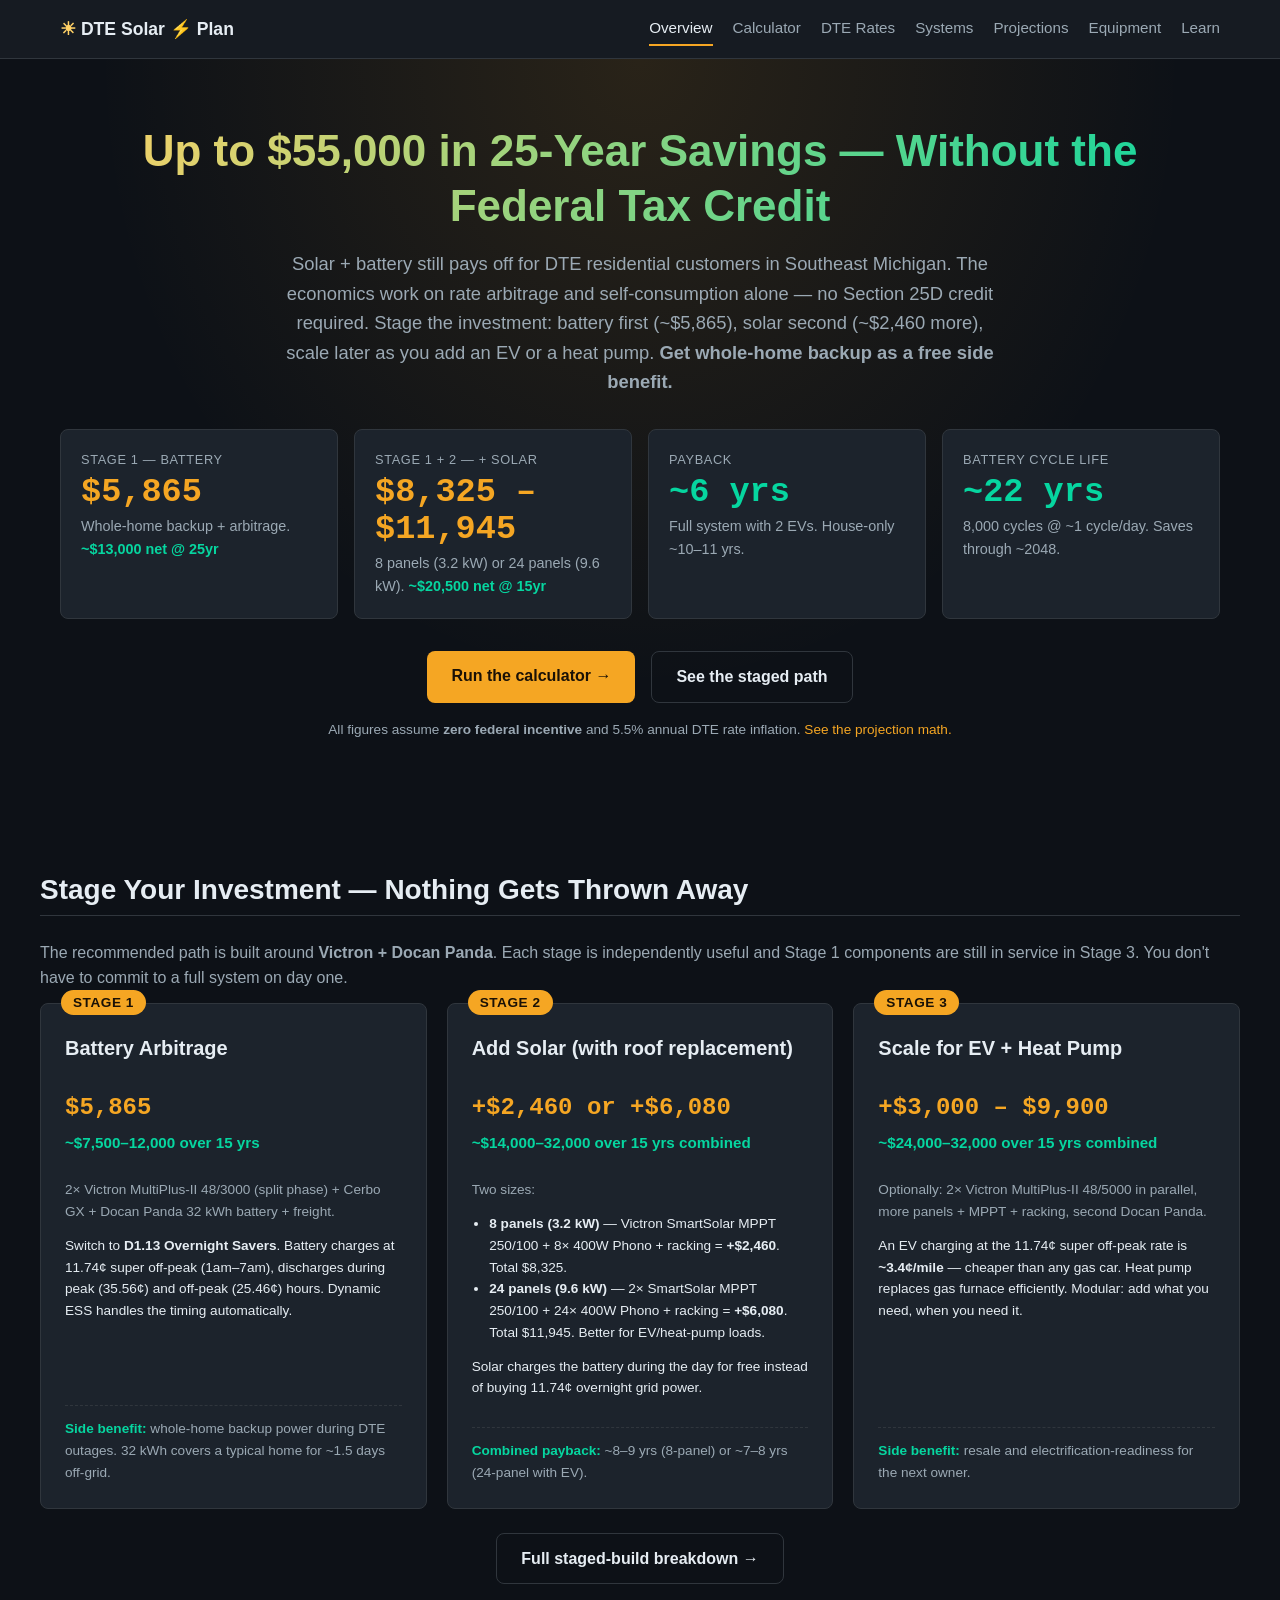
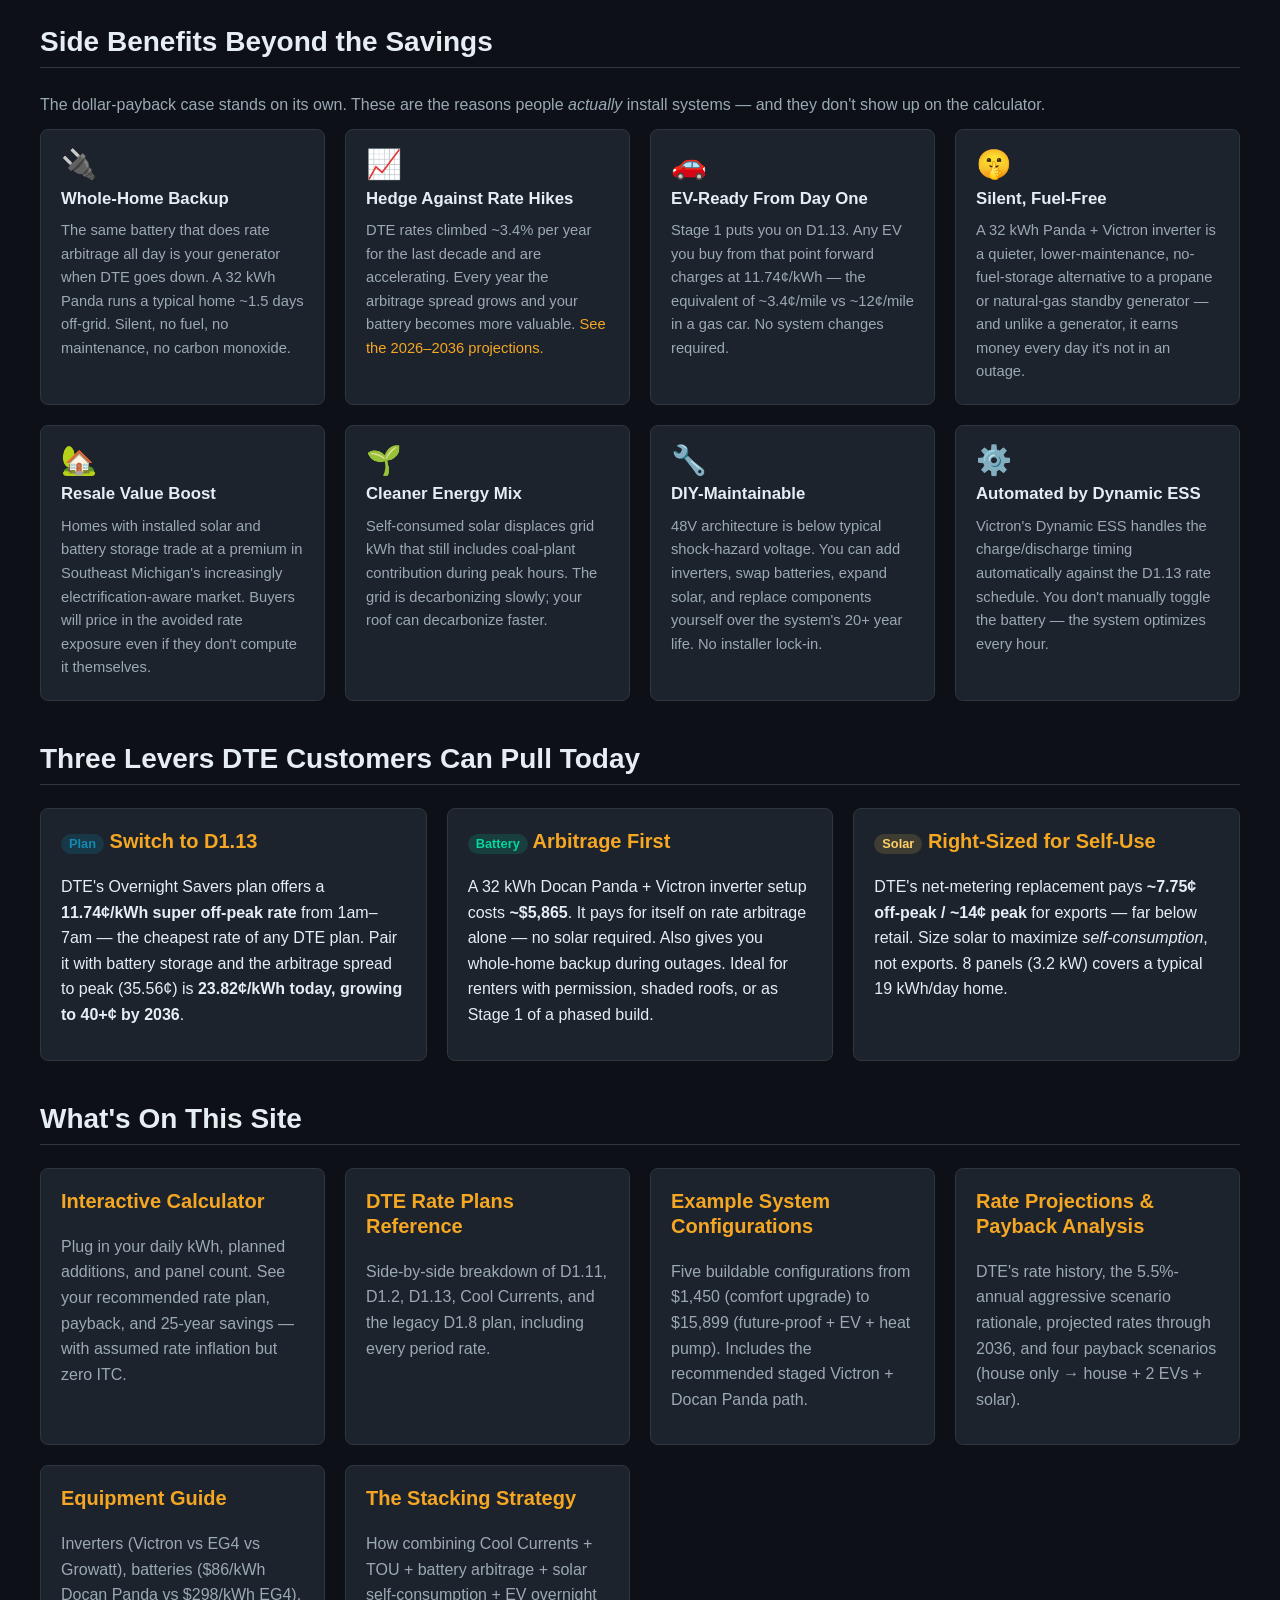
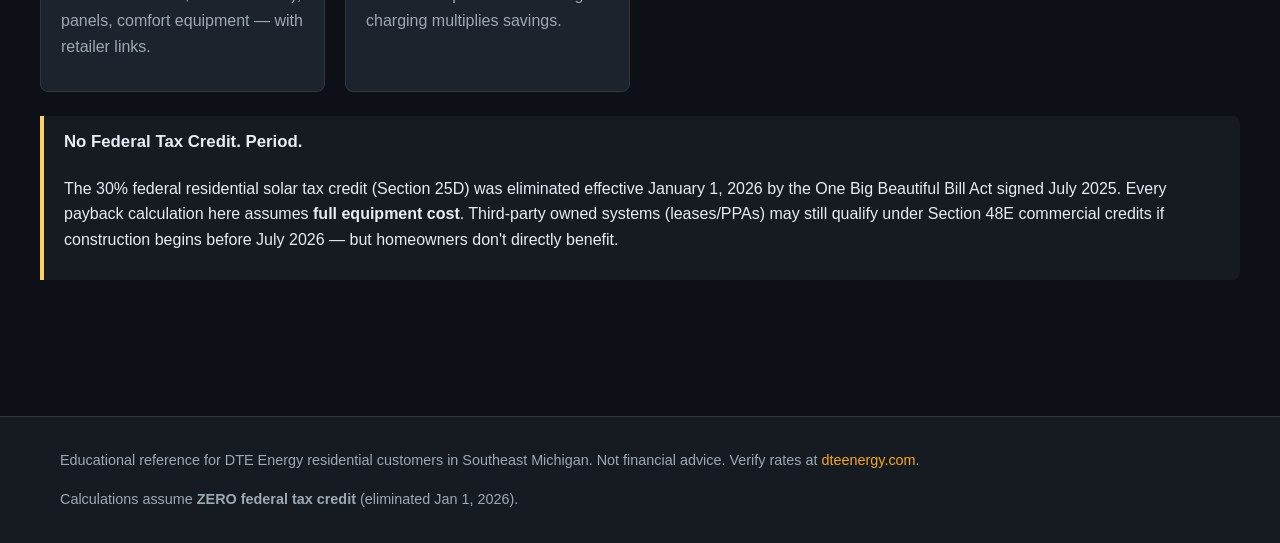
==== commit 4d3a9c84: "Add ideal vs realistic yearly savings; fix lingering $160-panel references Calculator (Part A): buil" ====
--- a/index.html
+++ b/index.html
@@ -136,7 +136,7 @@
     <p class="lede">
       Solar + battery still pays off for DTE residential customers in Southeast Michigan. The economics
       work on rate arbitrage and self-consumption alone — no Section 25D credit required. Stage the
-      investment: battery first (~$5,865), solar second (~$2,576 more), scale later as you add an EV or
+      investment: battery first (~$5,865), solar second (~$2,460 more), scale later as you add an EV or
       a heat pump. <strong>Get whole-home backup as a free side benefit.</strong>
     </p>
 
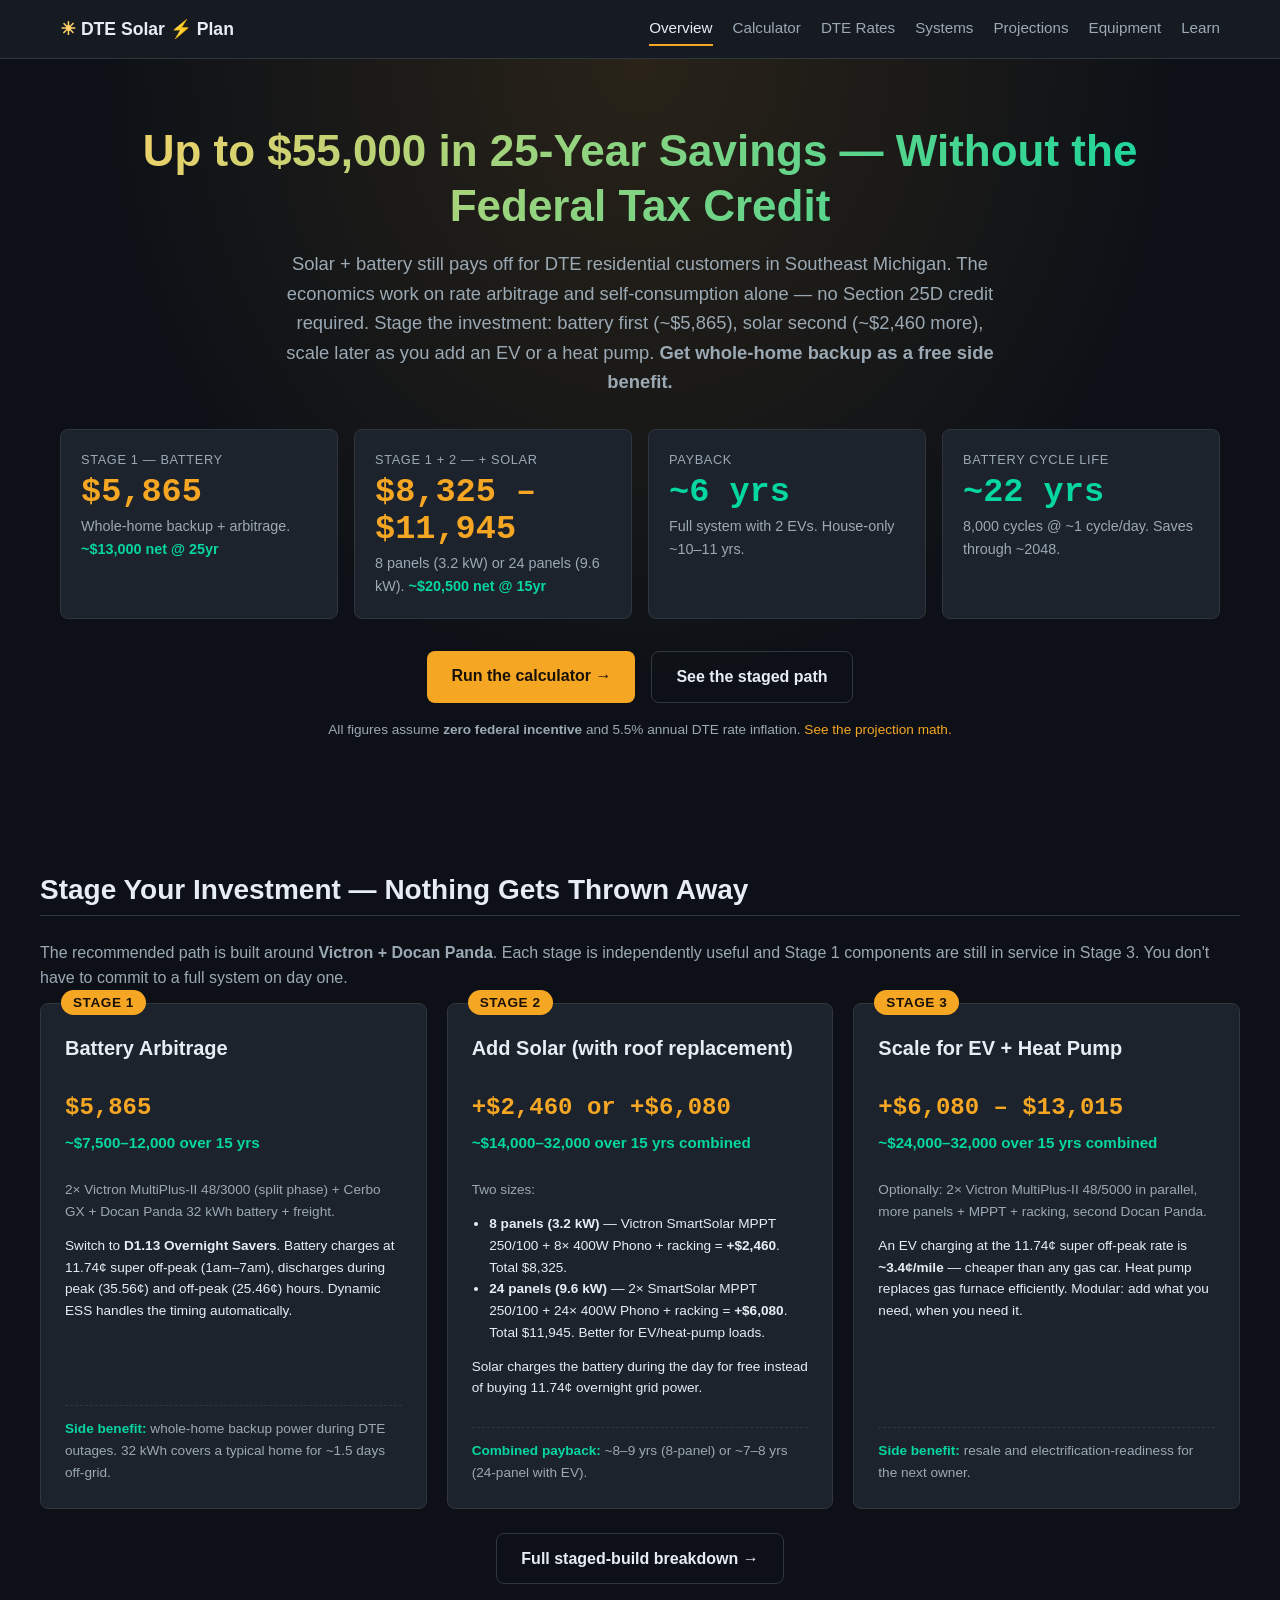
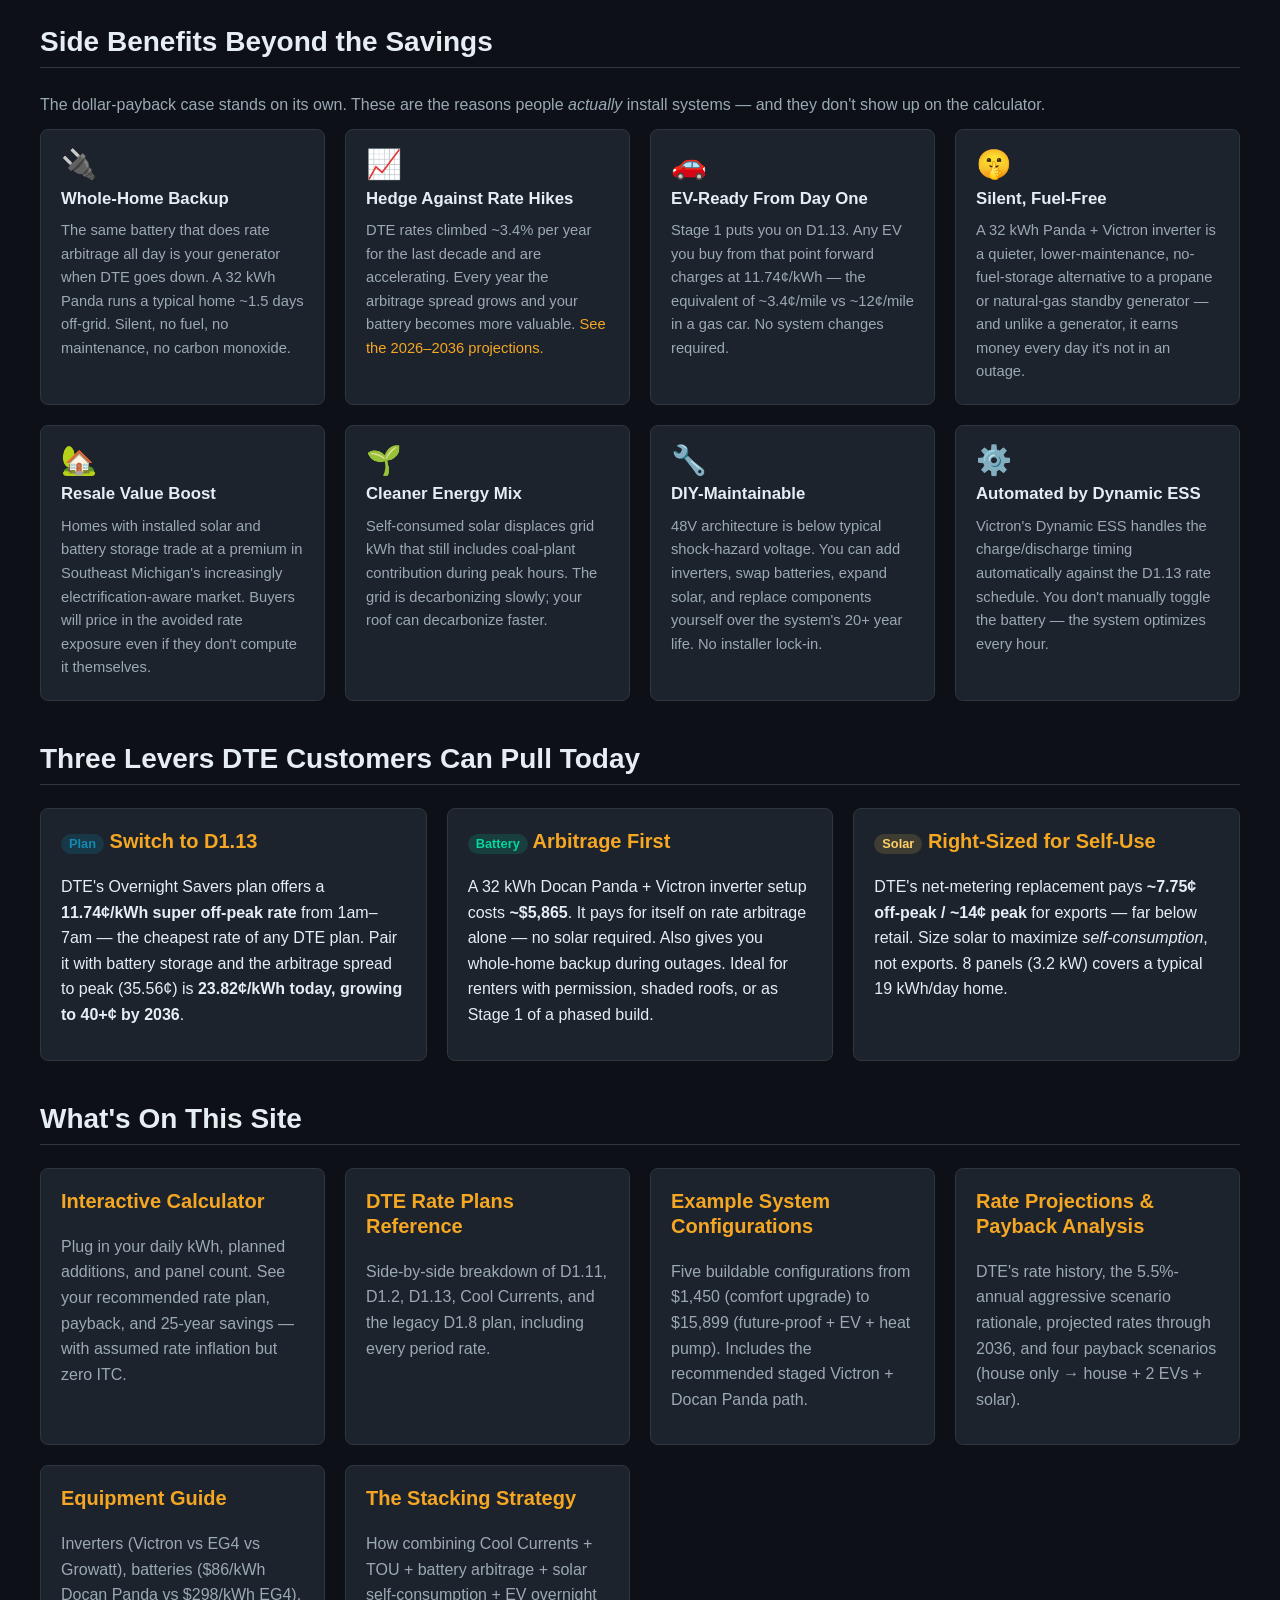
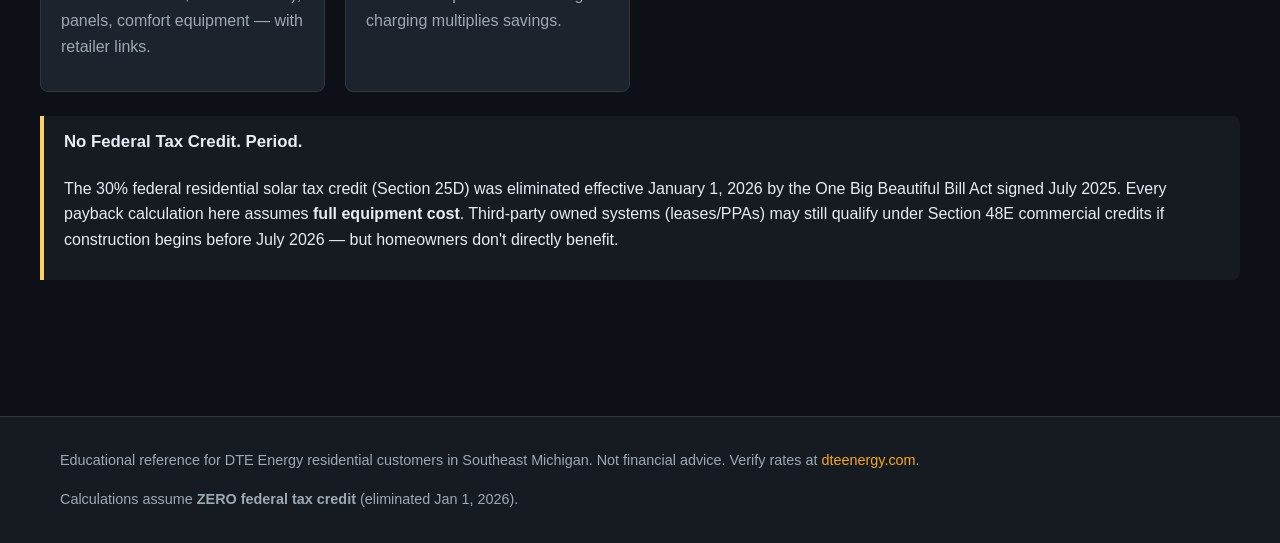
==== commit dd61101b: "Stage 3 solar add scales to 24 panels (was 12) Stage 3 'additional solar' line item in Config E was " ====
--- a/index.html
+++ b/index.html
@@ -221,7 +221,7 @@
       <article class="stage-card">
         <span class="stage-num">STAGE 3</span>
         <h3>Scale for EV + Heat Pump</h3>
-        <div class="stage-cost">+$3,000 – $9,900</div>
+        <div class="stage-cost">+$6,080 – $13,015</div>
         <div class="stage-savings">~$24,000–32,000 over 15 yrs combined</div>
         <div class="stage-body">
           <p class="small text-dim">Optionally: 2× Victron MultiPlus-II 48/5000 in parallel, more panels + MPPT + racking, second Docan Panda.</p>
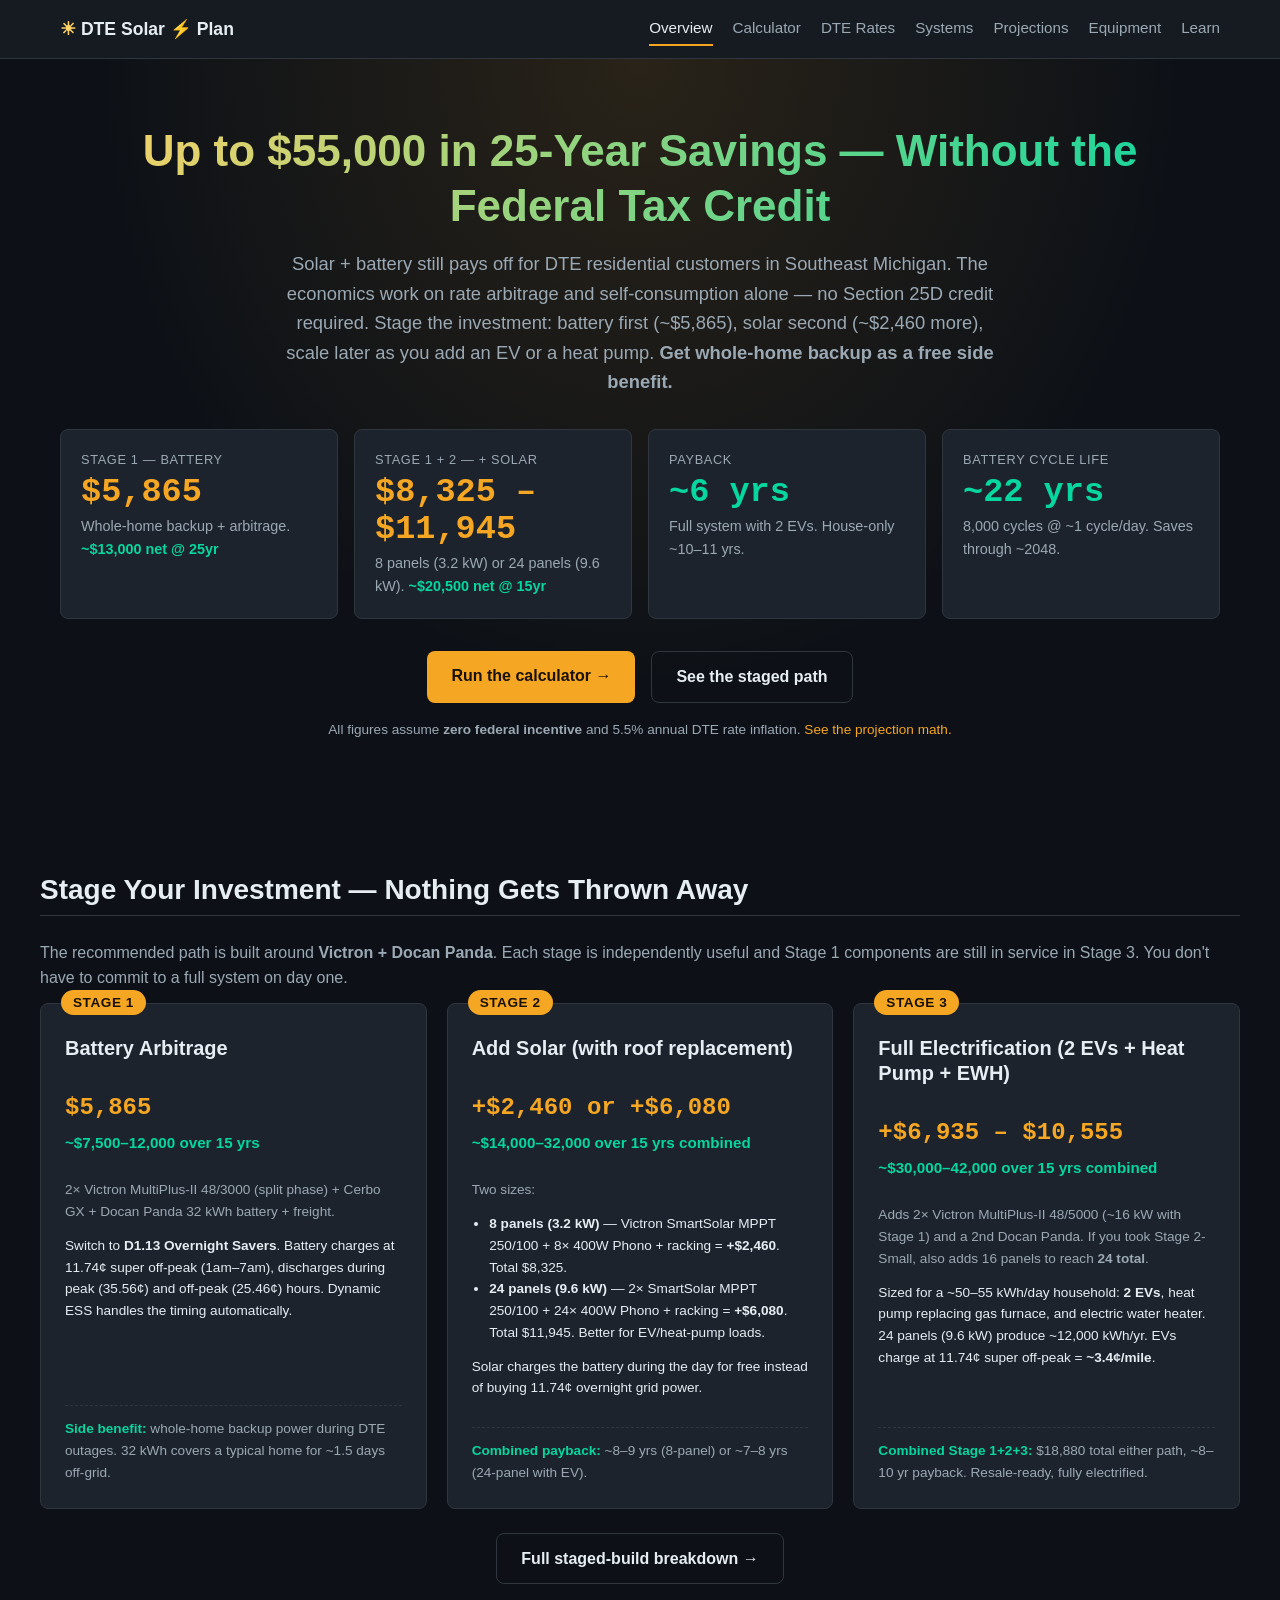
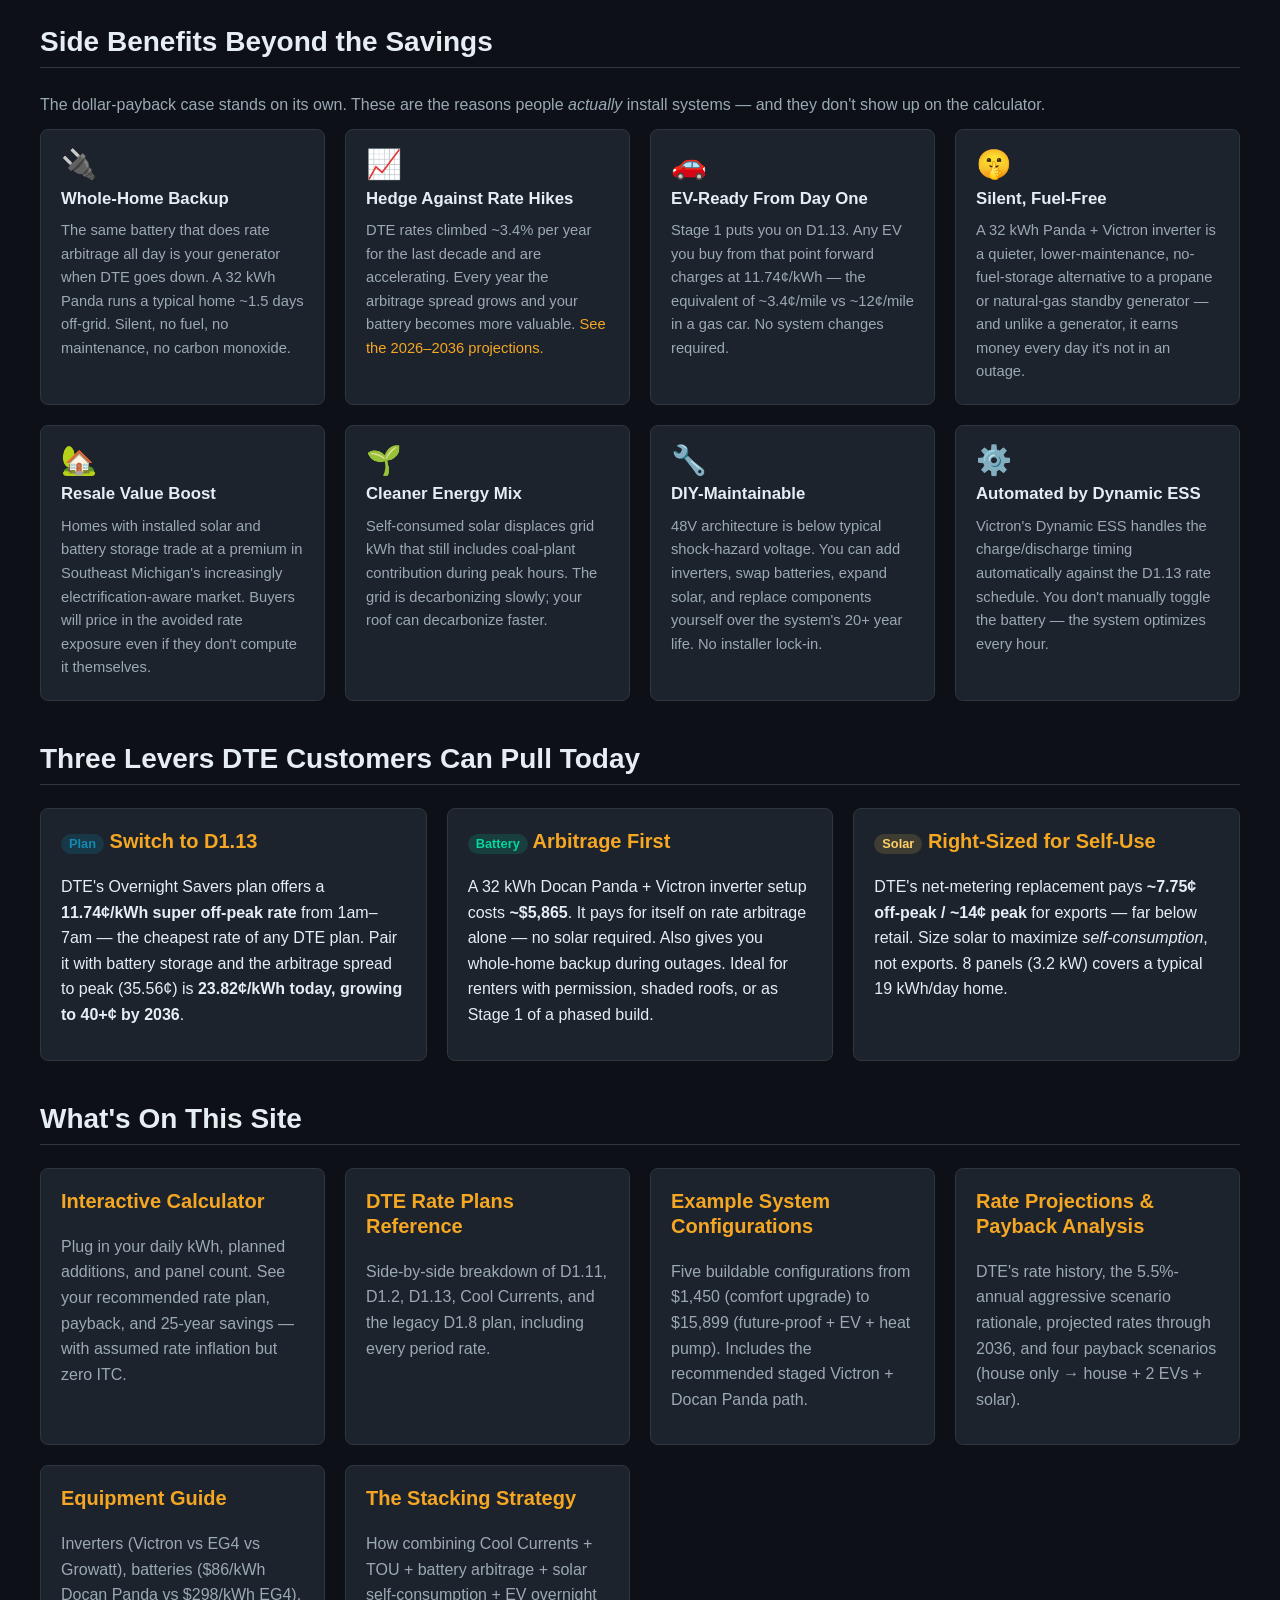
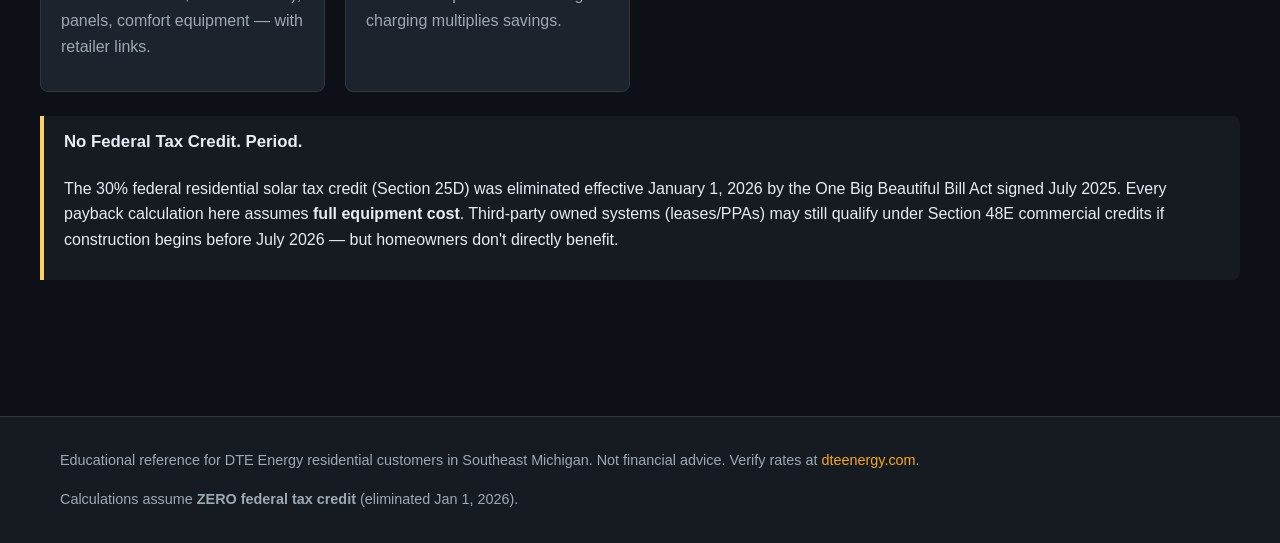
==== commit b90b9bef: "Stage 3 ends at 24 panels; EV slider 0-4; fix auto-size double-count Stage 3 framing: panel total en" ====
--- a/index.html
+++ b/index.html
@@ -220,15 +220,15 @@
 
       <article class="stage-card">
         <span class="stage-num">STAGE 3</span>
-        <h3>Scale for EV + Heat Pump</h3>
-        <div class="stage-cost">+$6,080 – $13,015</div>
-        <div class="stage-savings">~$24,000–32,000 over 15 yrs combined</div>
+        <h3>Full Electrification (2 EVs + Heat Pump + EWH)</h3>
+        <div class="stage-cost">+$6,935 – $10,555</div>
+        <div class="stage-savings">~$30,000–42,000 over 15 yrs combined</div>
         <div class="stage-body">
-          <p class="small text-dim">Optionally: 2× Victron MultiPlus-II 48/5000 in parallel, more panels + MPPT + racking, second Docan Panda.</p>
-          <p class="small">An EV charging at the 11.74¢ super off-peak rate is <strong>~3.4¢/mile</strong> — cheaper than any gas car. Heat pump replaces gas furnace efficiently. Modular: add what you need, when you need it.</p>
+          <p class="small text-dim">Adds 2× Victron MultiPlus-II 48/5000 (~16 kW with Stage 1) and a 2nd Docan Panda. If you took Stage 2-Small, also adds 16 panels to reach <strong>24 total</strong>.</p>
+          <p class="small">Sized for a ~50–55 kWh/day household: <strong>2 EVs</strong>, heat pump replacing gas furnace, and electric water heater. 24 panels (9.6 kW) produce ~12,000 kWh/yr. EVs charge at 11.74¢ super off-peak = <strong>~3.4¢/mile</strong>.</p>
         </div>
         <div class="stage-bonus">
-          <strong>Side benefit:</strong> resale and electrification-readiness for the next owner.
+          <strong>Combined Stage 1+2+3:</strong> $18,880 total either path, ~8–10 yr payback. Resale-ready, fully electrified.
         </div>
       </article>
     </div>
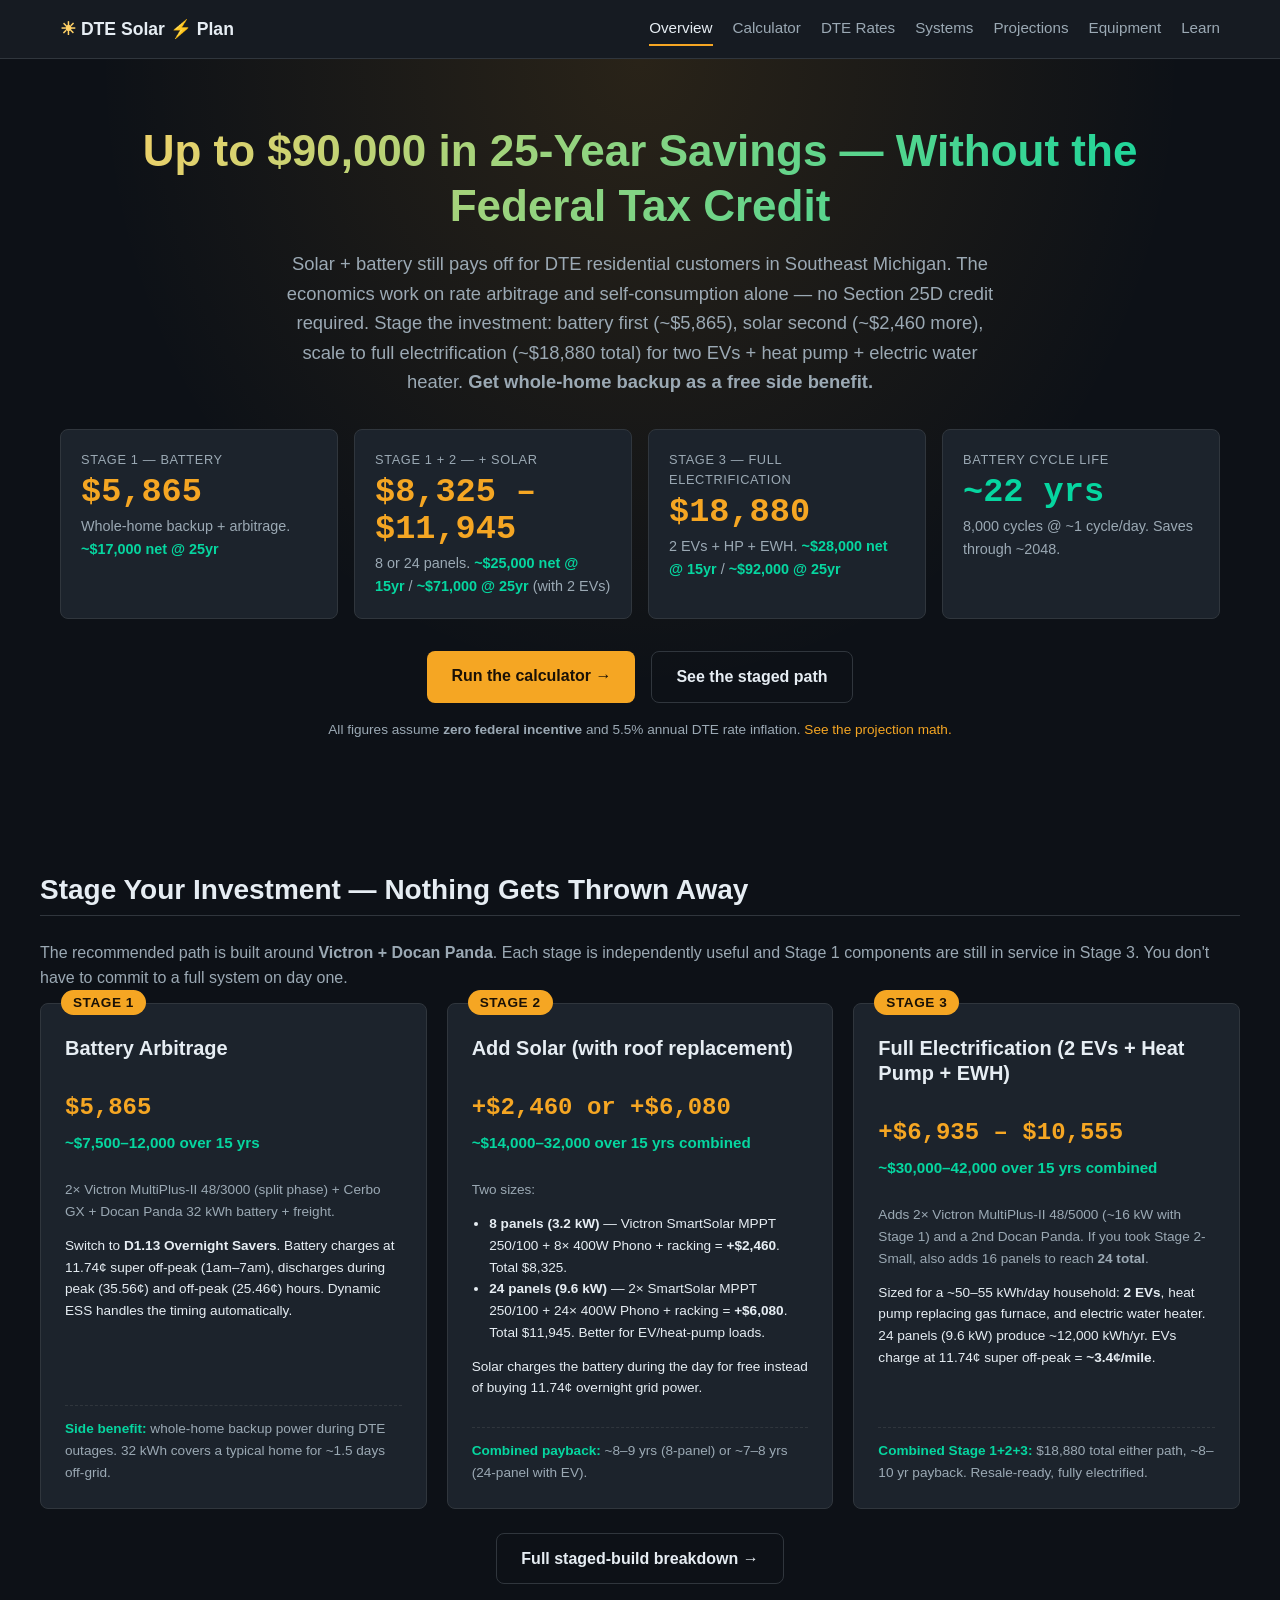
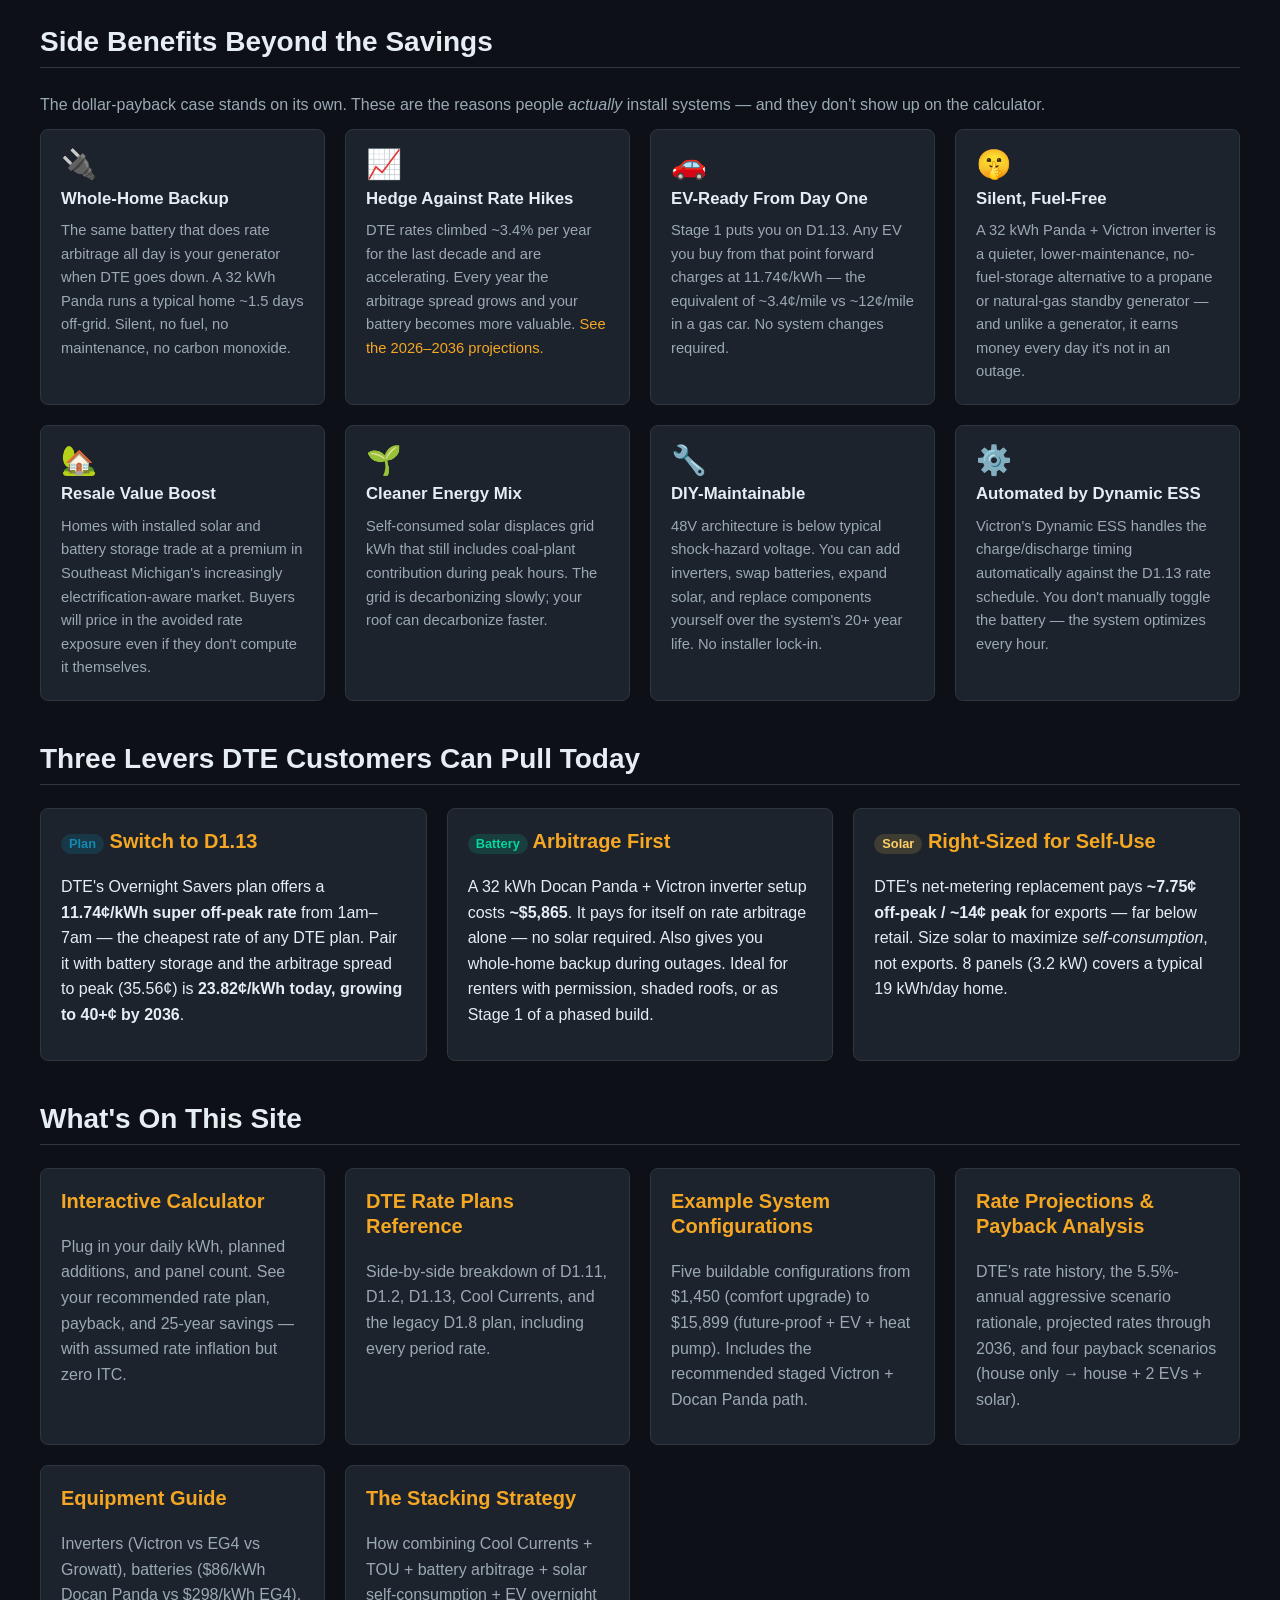
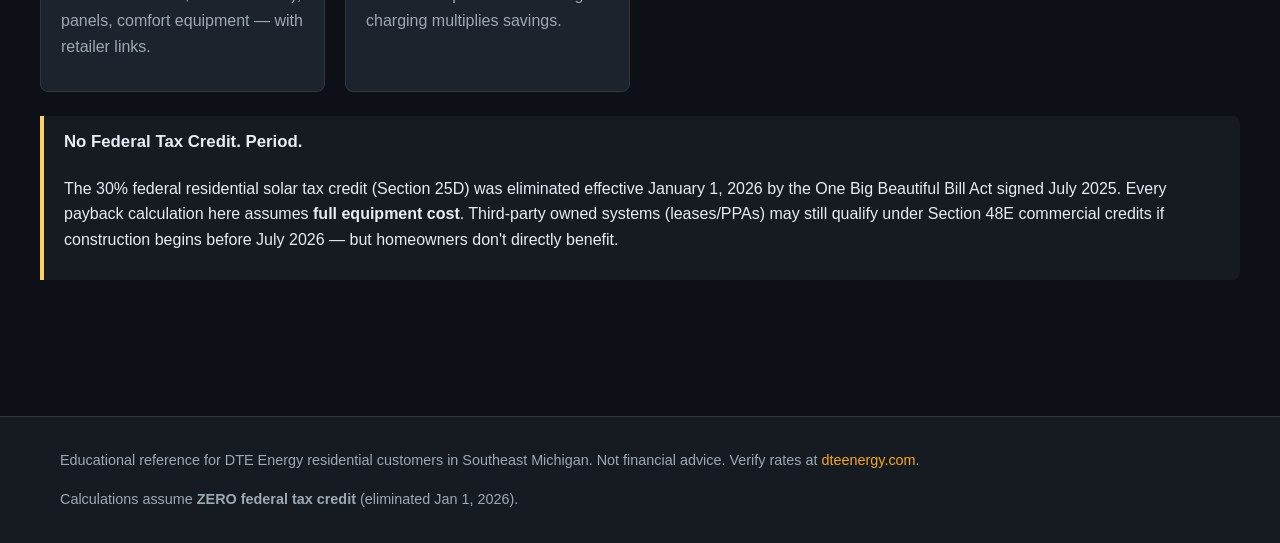
==== commit cec9abeb: "Front page: replace stale $55K headline with computed Stage 3 $90K The $55,000 figure in the title a" ====
--- a/index.html
+++ b/index.html
@@ -3,7 +3,7 @@
 <head>
 <meta charset="UTF-8">
 <meta name="viewport" content="width=device-width, initial-scale=1">
-<title>DTE Solar & Battery Plan — Up to $55,000 in 25-Year Savings, Built in Stages</title>
+<title>DTE Solar & Battery Plan — Up to $90,000 in 25-Year Savings, Built in Stages</title>
 <meta name="description" content="Solar and battery still pay off in Southeast Michigan without the federal tax credit. Stage the investment: battery arbitrage first, solar second, scale for EV and heat pump as life requires. Plus whole-home backup and a hedge against DTE rate hikes.">
 <link rel="stylesheet" href="assets/css/main.css">
 <style>
@@ -132,29 +132,30 @@
 
 <section class="hero">
   <div class="container">
-    <h1>Up to $55,000 in 25-Year Savings — Without the Federal Tax Credit</h1>
+    <h1>Up to $90,000 in 25-Year Savings — Without the Federal Tax Credit</h1>
     <p class="lede">
       Solar + battery still pays off for DTE residential customers in Southeast Michigan. The economics
       work on rate arbitrage and self-consumption alone — no Section 25D credit required. Stage the
-      investment: battery first (~$5,865), solar second (~$2,460 more), scale later as you add an EV or
-      a heat pump. <strong>Get whole-home backup as a free side benefit.</strong>
+      investment: battery first (~$5,865), solar second (~$2,460 more), scale to full electrification
+      (~$18,880 total) for two EVs + heat pump + electric water heater.
+      <strong>Get whole-home backup as a free side benefit.</strong>
     </p>
 
     <div class="lifetime-strip">
       <div class="lifetime-tile cost">
         <div class="tile-label">Stage 1 — Battery</div>
         <div class="tile-big">$5,865</div>
-        <div class="tile-sub">Whole-home backup + arbitrage. <strong class="text-success">~$13,000 net @ 25yr</strong></div>
+        <div class="tile-sub">Whole-home backup + arbitrage. <strong class="text-success">~$17,000 net @ 25yr</strong></div>
       </div>
       <div class="lifetime-tile cost">
         <div class="tile-label">Stage 1 + 2 — + Solar</div>
         <div class="tile-big">$8,325 – $11,945</div>
-        <div class="tile-sub">8 panels (3.2 kW) or 24 panels (9.6 kW). <strong class="text-success">~$20,500 net @ 15yr</strong></div>
+        <div class="tile-sub">8 or 24 panels. <strong class="text-success">~$25,000 net @ 15yr</strong> / <strong class="text-success">~$71,000 @ 25yr</strong> (with 2 EVs)</div>
       </div>
-      <div class="lifetime-tile">
-        <div class="tile-label">Payback</div>
-        <div class="tile-big">~6 yrs</div>
-        <div class="tile-sub">Full system with 2 EVs. House-only ~10–11 yrs.</div>
+      <div class="lifetime-tile cost">
+        <div class="tile-label">Stage 3 — Full Electrification</div>
+        <div class="tile-big">$18,880</div>
+        <div class="tile-sub">2 EVs + HP + EWH. <strong class="text-success">~$28,000 net @ 15yr</strong> / <strong class="text-success">~$92,000 @ 25yr</strong></div>
       </div>
       <div class="lifetime-tile">
         <div class="tile-label">Battery cycle life</div>
